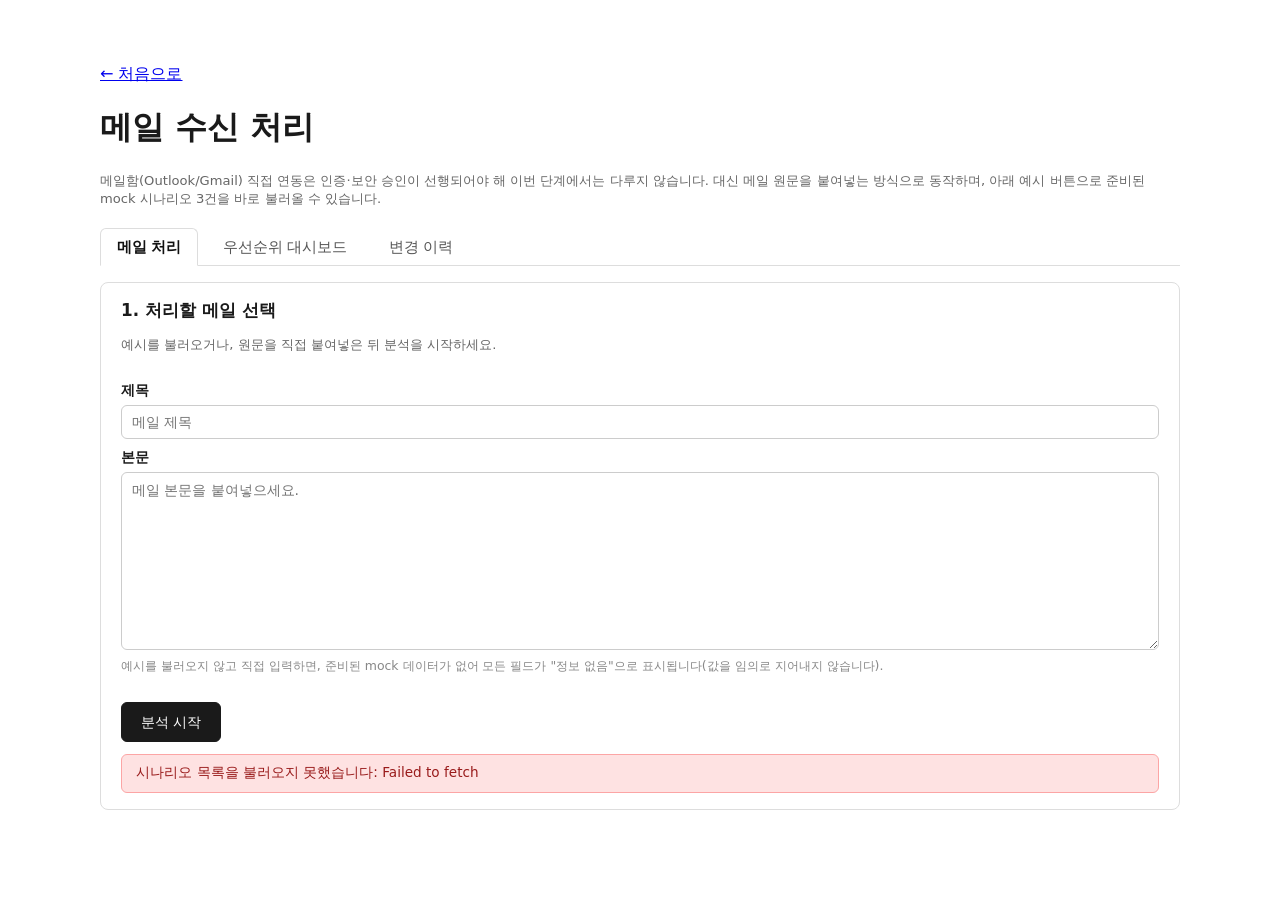
==== frontend/receive.html @ bd008f32 "서비스 초안" ====
<!DOCTYPE html>
<html lang="ko">
<head>
  <meta charset="UTF-8" />
  <meta name="viewport" content="width=device-width, initial-scale=1.0" />
  <title>메일 수신 처리</title>
  <link rel="stylesheet" href="./style.css" />
  <style>
    body {
      max-width: 1080px;
    }

    /* ---------- 탭 ---------- */
    .tabs {
      display: flex;
      gap: 0.5rem;
      margin: 1.25rem 0 1rem;
      border-bottom: 1px solid #ddd;
    }
    .tab-btn {
      border: 1px solid transparent;
      border-bottom: none;
      background: none;
      padding: 0.55rem 1rem;
      font-size: 0.92rem;
      cursor: pointer;
      color: #555;
      border-radius: 6px 6px 0 0;
    }
    .tab-btn.is-active {
      color: #111;
      font-weight: 600;
      border-color: #ddd;
      background: #fff;
      border-bottom: 1px solid #fff;
      margin-bottom: -1px;
    }
    .tab-panel {
      display: none;
    }
    .tab-panel.is-active {
      display: block;
    }

    /* ---------- 공통 패널 ---------- */
    .panel {
      border: 1px solid #ddd;
      border-radius: 8px;
      padding: 1rem 1.25rem;
      margin-bottom: 1.25rem;
      background: #fff;
    }
    .panel h2 {
      margin-top: 0;
      font-size: 1.05rem;
    }
    .hint {
      font-size: 0.82rem;
      color: #666;
      margin: 0.25rem 0 0.75rem;
    }

    /* ---------- 1. 메일 선택 ---------- */
    .example-buttons {
      display: flex;
      flex-wrap: wrap;
      gap: 0.5rem;
      margin-bottom: 1rem;
    }
    .example-btn {
      border: 1px solid #888;
      background: #f5f5f5;
      border-radius: 6px;
      padding: 0.5rem 0.8rem;
      font-size: 0.85rem;
      cursor: pointer;
      text-align: left;
    }
    .example-btn.is-loaded {
      border-color: #1a1a1a;
      background: #eef2ff;
    }
    .example-btn small {
      display: block;
      color: #666;
      font-weight: normal;
    }
    label {
      display: block;
      font-size: 0.85rem;
      font-weight: 600;
      margin: 0.6rem 0 0.3rem;
    }
    input[type="text"], textarea {
      width: 100%;
      padding: 0.5rem 0.6rem;
      border: 1px solid #ccc;
      border-radius: 6px;
      font-family: inherit;
      font-size: 0.88rem;
      box-sizing: border-box;
    }
    textarea {
      resize: vertical;
    }
    .source-note {
      font-size: 0.78rem;
      color: #888;
      margin-top: 0.3rem;
    }
    button.primary {
      margin-top: 0.9rem;
      padding: 0.6rem 1.2rem;
      border: 1px solid #1a1a1a;
      background: #1a1a1a;
      color: #fff;
      border-radius: 6px;
      font-size: 0.9rem;
      cursor: pointer;
    }
    button.primary:disabled {
      opacity: 0.5;
      cursor: not-allowed;
    }
    .error-box {
      background: #fee2e2;
      border: 1px solid #fca5a5;
      color: #991b1b;
      border-radius: 6px;
      padding: 0.6rem 0.9rem;
      font-size: 0.85rem;
      margin-top: 0.7rem;
    }

    /* ---------- 2. 검토 카드 ---------- */
    .case-card {
      border: 1px solid #ddd;
      border-radius: 8px;
      margin-bottom: 1.25rem;
      overflow: hidden;
    }
    .case-card__header {
      background: #f7f7f9;
      padding: 0.75rem 1rem;
      display: flex;
      flex-wrap: wrap;
      align-items: center;
      gap: 0.5rem;
      border-bottom: 1px solid #ddd;
    }
    .case-card__title {
      font-weight: 700;
      font-size: 0.98rem;
    }
    .badge {
      display: inline-block;
      font-size: 0.74rem;
      padding: 0.15rem 0.55rem;
      border-radius: 999px;
      font-weight: 600;
    }
    .badge-registered { background: #dcfce7; color: #166534; }
    .badge-missing { background: #fee2e2; color: #991b1b; }
    .badge-warning { background: #fef3c7; color: #92400e; }
    .case-card__body {
      padding: 1rem;
    }

    /* ---------- 필드 테이블 ---------- */
    table.field-table {
      width: 100%;
      border-collapse: collapse;
      font-size: 0.87rem;
      margin-bottom: 0.9rem;
    }
    table.field-table th, table.field-table td {
      border: 1px solid #e2e2e2;
      padding: 0.45rem 0.6rem;
      text-align: left;
      vertical-align: top;
    }
    table.field-table th {
      background: #fafafa;
      font-size: 0.8rem;
    }
    tr.field-changed td.value-cell {
      background: #fef9c3;
      font-weight: 700;
    }
    .field-missing {
      color: #999;
      font-style: italic;
    }
    .field-new {
      color: #1d4ed8;
    }
    .evidence {
      display: block;
      font-size: 0.74rem;
      color: #777;
      font-weight: normal;
      font-style: italic;
      margin-top: 0.2rem;
    }
    .evidence::before {
      content: "“";
    }
    .evidence::after {
      content: "”";
    }

    /* ---------- 캘린더 ---------- */
    .calendar-wrap {
      display: flex;
      flex-wrap: wrap;
      gap: 1rem;
      margin-bottom: 1rem;
    }
    .calendar-month {
      border: 1px solid #e2e2e2;
      border-radius: 6px;
      padding: 0.6rem;
      width: 230px;
    }
    .calendar-month__title {
      font-size: 0.85rem;
      font-weight: 700;
      text-align: center;
      margin-bottom: 0.4rem;
    }
    table.calendar-grid {
      width: 100%;
      border-collapse: collapse;
      font-size: 0.76rem;
    }
    table.calendar-grid th {
      color: #888;
      font-weight: normal;
      padding: 0.15rem;
    }
    table.calendar-grid td {
      text-align: center;
      padding: 0.3rem 0;
      border-radius: 4px;
    }
    td.day.is-today {
      border: 2px solid #444;
    }
    td.day.is-old {
      background: #fee2e2;
      color: #991b1b;
      text-decoration: line-through;
    }
    td.day.is-new {
      background: #dbeafe;
      color: #1d4ed8;
      font-weight: 700;
    }
    .calendar-legend {
      font-size: 0.74rem;
      color: #555;
      display: flex;
      gap: 0.7rem;
      margin-top: 0.3rem;
      flex-wrap: wrap;
    }
    .legend-dot {
      display: inline-block;
      width: 0.6rem;
      height: 0.6rem;
      border-radius: 2px;
      margin-right: 0.2rem;
      vertical-align: middle;
    }
    .legend-today { border: 2px solid #444; }
    .legend-old { background: #fee2e2; }
    .legend-new { background: #dbeafe; }

    /* ---------- 경고/우선순위 ---------- */
    .warning-list {
      list-style: none;
      padding: 0;
      margin: 0 0 0.9rem;
    }
    .warning-list li {
      background: #fef3c7;
      color: #92400e;
      border: 1px solid #fcd34d;
      border-radius: 6px;
      padding: 0.4rem 0.7rem;
      font-size: 0.83rem;
      margin-bottom: 0.4rem;
    }
    .priority-line {
      font-size: 0.8rem;
      color: #555;
      margin-bottom: 0.8rem;
    }

    /* ---------- 승인/반려 ---------- */
    .update-box {
      border-top: 1px dashed #ccc;
      padding-top: 0.8rem;
      display: flex;
      align-items: center;
      gap: 0.7rem;
      flex-wrap: wrap;
    }
    button.approve-btn, button.reject-btn {
      padding: 0.45rem 0.9rem;
      border-radius: 6px;
      cursor: pointer;
      font-size: 0.85rem;
      border: 1px solid;
    }
    button.approve-btn {
      background: #1a1a1a;
      color: #fff;
      border-color: #1a1a1a;
    }
    button.approve-btn:disabled {
      background: #eee;
      color: #999;
      border-color: #ccc;
      cursor: not-allowed;
    }
    button.reject-btn {
      background: #fff;
      color: #991b1b;
      border-color: #f2b8b8;
    }
    button.reject-btn:disabled {
      color: #ccc;
      border-color: #eee;
      cursor: not-allowed;
    }
    .update-result {
      font-size: 0.82rem;
      color: #991b1b;
      font-weight: 600;
    }
    .decision-box {
      border-radius: 6px;
      padding: 0.5rem 0.8rem;
      font-size: 0.83rem;
      font-weight: 600;
      margin-bottom: 0.6rem;
    }
    .decision-approved {
      background: #dcfce7;
      color: #166534;
    }
    .decision-rejected {
      background: #fee2e2;
      color: #991b1b;
    }
    span.badge.decision-approved { border-radius: 999px; }
    span.badge.decision-rejected { border-radius: 999px; }

    /* ---------- AI 추출 실패 ---------- */
    .ai-failure-banner {
      background: #fee2e2;
      border: 2px solid #dc2626;
      color: #7f1d1d;
      border-radius: 8px;
      padding: 1rem 1.2rem;
    }
    .ai-failure-banner strong {
      font-size: 1rem;
    }
    .ai-failure-detail {
      font-family: monospace;
      font-size: 0.78rem;
      background: #fff;
      border: 1px solid #f2b8b8;
      border-radius: 4px;
      padding: 0.5rem 0.7rem;
      white-space: pre-wrap;
      word-break: break-word;
    }

    /* ---------- 대시보드 ---------- */
    .dashboard-controls {
      display: flex;
      align-items: center;
      gap: 0.6rem;
      margin-bottom: 1rem;
      font-size: 0.85rem;
    }
    table.dashboard-table {
      width: 100%;
      border-collapse: collapse;
      font-size: 0.85rem;
    }
    table.dashboard-table th, table.dashboard-table td {
      border: 1px solid #e2e2e2;
      padding: 0.5rem 0.6rem;
      text-align: left;
    }
    table.dashboard-table th {
      background: #fafafa;
    }
    .rank-cell {
      font-weight: 700;
      color: #444;
      width: 2rem;
    }
  </style>
</head>
<body>
  <a href="./index.html">&larr; 처음으로</a>
  <h1>메일 수신 처리</h1>
  <p class="hint">
    메일함(Outlook/Gmail) 직접 연동은 인증·보안 승인이 선행되어야 해 이번
    단계에서는 다루지 않습니다. 대신 메일 원문을 붙여넣는 방식으로
    동작하며, 아래 예시 버튼으로 준비된 mock 시나리오 3건을 바로 불러올
    수 있습니다.
  </p>

  <div class="tabs">
    <button class="tab-btn is-active" data-tab="process">메일 처리</button>
    <button class="tab-btn" data-tab="dashboard">우선순위 대시보드</button>
    <button class="tab-btn" data-tab="history">변경 이력</button>
  </div>

  <!-- ================= 탭 1: 메일 처리 ================= -->
  <section id="tab-process" class="tab-panel is-active">
    <div class="panel">
      <h2>1. 처리할 메일 선택</h2>
      <p class="hint">예시를 불러오거나, 원문을 직접 붙여넣은 뒤 분석을 시작하세요.</p>
      <div id="example-buttons" class="example-buttons">불러오는 중...</div>

      <label for="mail-subject">제목</label>
      <input id="mail-subject" type="text" placeholder="메일 제목" />

      <label for="mail-body">본문</label>
      <textarea id="mail-body" rows="10" placeholder="메일 본문을 붙여넣으세요."></textarea>
      <p class="source-note" id="source-note">예시를 불러오지 않고 직접 입력하면, 준비된 mock 데이터가 없어 모든 필드가 "정보 없음"으로 표시됩니다(값을 임의로 지어내지 않습니다).</p>

      <button id="btn-process" class="primary">분석 시작</button>
      <div id="process-error" class="error-box" style="display:none;"></div>
    </div>

    <div id="review-section" style="display:none;">
      <div class="panel">
        <h2>2. 검토 결과</h2>
        <p class="hint" id="review-summary"></p>
        <div id="case-list"></div>
      </div>
    </div>
  </section>

  <!-- ================= 탭 2: 우선순위 대시보드 ================= -->
  <section id="tab-dashboard" class="tab-panel">
    <div class="panel">
      <h2>오늘의 처리 대기 건 (우선순위 순)</h2>
      <p class="hint">준비된 mock 시나리오 3건에서 나온 전체 변경 건을 한 번에 모아 정렬합니다.</p>
      <div class="dashboard-controls">
        <label for="sort-select" style="margin:0;">정렬 기준</label>
        <select id="sort-select">
          <option value="priority">우선순위 점수</option>
          <option value="schedule_days">일정 변경폭(일수)</option>
          <option value="cargo_percent">화물량 변경률</option>
          <option value="urgency">입항 임박순</option>
        </select>
      </div>
      <div id="dashboard-body">불러오는 중...</div>
    </div>
  </section>

  <!-- ================= 탭 3: 변경 이력 ================= -->
  <section id="tab-history" class="tab-panel">
    <div class="panel">
      <h2>변경 이력 (감사 추적)</h2>
      <p class="hint">승인/반려된 건이 append-only로 기록됩니다. 반려 건은 DB에 반영되지 않고 이력에만 남습니다.</p>
      <div id="history-body">불러오는 중...</div>
    </div>
  </section>

  <script>
    const $ = (sel) => document.querySelector(sel);
    const $$ = (sel) => Array.from(document.querySelectorAll(sel));
    const API_BASE = "http://localhost:8766";

    let scenarios = [];
    let loadedScenarioId = null;
    let loadedOriginalText = null;
    let currentMailReference = null;

    async function apiGet(path) {
      const res = await fetch(API_BASE + path);
      const data = await res.json().catch(() => ({}));
      if (!res.ok) throw new Error(data.detail || `요청 실패 (${res.status})`);
      return data;
    }
    async function apiPost(path, body) {
      const res = await fetch(API_BASE + path, {
        method: "POST",
        headers: { "Content-Type": "application/json" },
        body: JSON.stringify(body),
      });
      const data = await res.json().catch(() => ({}));
      if (!res.ok) throw new Error(data.detail || `요청 실패 (${res.status})`);
      return data;
    }

    // ---------- 탭 ----------
    $$(".tab-btn").forEach((btn) => {
      btn.addEventListener("click", () => {
        $$(".tab-btn").forEach((b) => b.classList.toggle("is-active", b === btn));
        const target = btn.dataset.tab;
        $$(".tab-panel").forEach((p) => p.classList.remove("is-active"));
        $(`#tab-${target}`).classList.add("is-active");
        if (target === "dashboard") loadDashboard();
        if (target === "history") loadHistory();
      });
    });

    // ---------- 1. 메일 선택 ----------
    function currentComposedText() {
      return `${$("#mail-subject").value}\n${$("#mail-body").value}`;
    }

    function checkStillLoadedExample() {
      if (loadedScenarioId && currentComposedText() !== loadedOriginalText) {
        loadedScenarioId = null;
        renderExampleButtons();
      }
    }

    function renderExampleButtons() {
      const wrap = $("#example-buttons");
      wrap.innerHTML = "";
      scenarios.forEach((s) => {
        const btn = document.createElement("button");
        btn.type = "button";
        btn.className = "example-btn" + (s.id === loadedScenarioId ? " is-loaded" : "");
        btn.innerHTML = `예시 불러오기: ${s.title}<small>${s.summary || ""}</small>`;
        btn.addEventListener("click", () => loadExample(s.id));
        wrap.appendChild(btn);
      });
    }

    async function loadExample(scenarioId) {
      try {
        const scenario = await apiGet(`/scenarios/${scenarioId}`);
        $("#mail-subject").value = scenario.mail.subject;
        $("#mail-body").value = scenario.mail.body;
        loadedScenarioId = scenarioId;
        loadedOriginalText = currentComposedText();
        renderExampleButtons();
      } catch (err) {
        showProcessError(err.message);
      }
    }

    function showProcessError(msg) {
      const el = $("#process-error");
      if (!msg) {
        el.style.display = "none";
        el.textContent = "";
        return;
      }
      el.style.display = "block";
      el.textContent = msg;
    }

    $("#mail-subject").addEventListener("input", checkStillLoadedExample);
    $("#mail-body").addEventListener("input", checkStillLoadedExample);

    async function loadScenarios() {
      try {
        const data = await apiGet("/scenarios");
        scenarios = data.scenarios;
        renderExampleButtons();
      } catch (err) {
        $("#example-buttons").innerHTML = "";
        showProcessError("시나리오 목록을 불러오지 못했습니다: " + err.message);
      }
    }

    // ---------- 2. 검토 결과 ----------
    function statusRowClass(status) {
      return status === "changed" ? "field-changed" : "";
    }

    function renderValueCell(row, isOld) {
      if (isOld) {
        if (row.old_value === null || row.old_value === undefined || row.old_value === "") {
          return `<span class="field-missing">정보 없음</span>`;
        }
        return row.old_value;
      }
      // 변경 값(메일에서 추출된 값) 컬럼
      if (row.status === "missing") {
        return `<span class="field-missing">추출 실패</span>`;
      }
      let html = row.new_value;
      if (row.status === "no_baseline") {
        html = `<span class="field-new">${row.new_value}</span>`;
      }
      if (row.evidence) {
        html += `<span class="evidence">${row.evidence}</span>`;
      }
      return html;
    }

    function renderFieldTable(fields) {
      const rows = fields
        .map((row) => {
          const rowClass = statusRowClass(row.status);
          return `
            <tr class="${rowClass}">
              <td>${row.label}</td>
              <td>${renderValueCell(row, true)}</td>
              <td class="value-cell">${renderValueCell(row, false)}</td>
            </tr>
          `;
        })
        .join("");
      return `
        <table class="field-table">
          <thead><tr><th>필드</th><th>기존 값</th><th>변경 값(근거)</th></tr></thead>
          <tbody>${rows}</tbody>
        </table>
      `;
    }

    function renderCalendar(calendarData) {
      if (!calendarData || !calendarData.length) return "";
      const months = calendarData
        .map((m) => {
          const rows = m.weeks
            .map((week) => {
              const cells = week
                .map((cell) => {
                  if (!cell) return `<td></td>`;
                  const classes = ["day"];
                  if (cell.is_today) classes.push("is-today");
                  if (cell.is_old) classes.push("is-old");
                  if (cell.is_new) classes.push("is-new");
                  return `<td class="${classes.join(" ")}">${cell.day}</td>`;
                })
                .join("");
              return `<tr>${cells}</tr>`;
            })
            .join("");
          return `
            <div class="calendar-month">
              <div class="calendar-month__title">${m.year}년 ${m.month}월</div>
              <table class="calendar-grid">
                <thead><tr><th>일</th><th>월</th><th>화</th><th>수</th><th>목</th><th>금</th><th>토</th></tr></thead>
                <tbody>${rows}</tbody>
              </table>
            </div>
          `;
        })
        .join("");
      return `
        <div class="calendar-wrap">${months}</div>
        <div class="calendar-legend">
          <span><span class="legend-dot legend-today"></span>오늘</span>
          <span><span class="legend-dot legend-old"></span>기존 일정</span>
          <span><span class="legend-dot legend-new"></span>변경 일정</span>
        </div>
      `;
    }

    function renderWarnings(warnings) {
      if (!warnings || !warnings.length) return "";
      const items = warnings.map((w) => `<li>⚠ ${w.message}</li>`).join("");
      return `<ul class="warning-list">${items}</ul>`;
    }

    function renderPriority(card) {
      const reasons = Object.entries(card.priority.breakdown || {})
        .map(([k, v]) => `${k} +${v}`)
        .join(", ");
      return `<div class="priority-line">우선순위 점수: <strong>${card.priority.total}</strong>${reasons ? ` (${reasons})` : ""}</div>`;
    }

    function renderDecisionBox(decision) {
      if (!decision) return "";
      const label = decision.action === "approved" ? "이미 승인됨" : "이미 반려됨";
      const cls = decision.action === "approved" ? "decision-approved" : "decision-rejected";
      return `
        <div class="decision-box ${cls}">
          ${label} — ${decision.changed_by} · ${decision.changed_at}
        </div>
      `;
    }

    function renderCard(card) {
      const container = document.createElement("div");
      container.className = "case-card";

      const dbBadge = card.db_missing
        ? `<span class="badge badge-missing">DB 미등록</span>`
        : `<span class="badge badge-registered">DB 등록</span>`;
      const warningBadges = (card.warnings || [])
        .map(() => `<span class="badge badge-warning">이상값</span>`)
        .slice(0, 1) // 카드 헤더에는 한 번만 표시(상세는 본문 경고 목록에)
        .join("");

      const title = `${card.ship.ship_name || "(선명 미상)"}${card.ship.call_sign ? ` (${card.ship.call_sign})` : ""}`;
      const alreadyDecided = !!card.decision;

      container.innerHTML = `
        <div class="case-card__header">
          <span class="case-card__title">${title}</span>
          ${dbBadge}
          ${warningBadges}
        </div>
        <div class="case-card__body">
          ${renderCalendar(card.calendar)}
          ${renderWarnings(card.warnings)}
          ${renderFieldTable(card.fields)}
          ${renderPriority(card)}
          ${renderDecisionBox(card.decision)}
          <div class="decision-box-slot"></div>
          <div class="update-box" ${alreadyDecided ? 'style="display:none;"' : ""}>
            <span>이 건을 승인(DB 반영)하시겠습니까, 반려하시겠습니까?</span>
            <button class="approve-btn" ${card.update_enabled ? "" : "disabled"}>승인</button>
            <button class="reject-btn">반려</button>
            <span class="update-result"></span>
          </div>
        </div>
      `;

      const approveBtn = container.querySelector(".approve-btn");
      const rejectBtn = container.querySelector(".reject-btn");
      const updateResult = container.querySelector(".update-result");
      const updateBox = container.querySelector(".update-box");
      const decisionSlot = container.querySelector(".decision-box-slot");

      if (!card.update_enabled) {
        updateResult.textContent = "DB에 등록되지 않은 선박입니다. 등록 후 승인할 수 있습니다.";
      }

      function lockDecision(decision) {
        updateBox.style.display = "none";
        decisionSlot.innerHTML = renderDecisionBox(decision);
      }

      async function decide(action) {
        approveBtn.disabled = true;
        rejectBtn.disabled = true;
        try {
          const path = action === "approved" ? "/api/receiver/approve" : "/api/receiver/reject";
          const result = await apiPost(path, {
            case_id: card.case_id,
            ship_call_sign: card.ship.call_sign,
            fields: card.fields,
            mail_reference: currentMailReference,
            user: "local-user",
          });
          console.log(
            `[receive.html] ${action === "approved" ? "승인" : "반려"} 처리됨.` +
              (action === "approved" ? " SQLite ships 테이블에 반영되었습니다." : " 이력에만 기록되고 DB에는 반영되지 않았습니다."),
            result
          );
          lockDecision(result.history);
        } catch (err) {
          updateResult.textContent = "요청 실패: " + err.message;
          approveBtn.disabled = !card.update_enabled;
          rejectBtn.disabled = false;
        }
      }

      approveBtn.addEventListener("click", () => decide("approved"));
      rejectBtn.addEventListener("click", () => decide("rejected"));

      return container;
    }

    function modeLabel(mode) {
      if (mode === "mock") return "표준 mock (로컬 테스트 경로)";
      if (mode === "openai") return "실제 AI 연동";
      return mode;
    }

    async function runProcess() {
      showProcessError("");
      $("#review-section").style.display = "none";
      const btn = $("#btn-process");
      btn.disabled = true;
      const originalLabel = btn.textContent;
      btn.textContent = "분석 중...";

      try {
        const subject = $("#mail-subject").value;
        const body = $("#mail-body").value;
        currentMailReference = loadedScenarioId || `${subject}\n${body}`.slice(0, 200);

        // 1단계: 추출 (POST /api/receiver/extract)
        const extractResult = await apiPost("/api/receiver/extract", {
          source: "paste",
          scenario_id: loadedScenarioId,
          subject,
          body,
        });

        if (extractResult.mode === "error") {
          renderAiFailure(extractResult.error);
          return;
        }

        // 2단계: 대조 (POST /api/receiver/compare), 1단계 결과를 그대로 넘긴다
        const compareResult = await apiPost("/api/receiver/compare", {
          cases: extractResult.cases,
        });

        $("#review-section").style.display = "block";
        $("#review-summary").innerHTML = `${compareResult.cases.length}건이 감지되었습니다. (추출 방식: ${modeLabel(extractResult.mode)})`;

        const list = $("#case-list");
        list.innerHTML = "";
        compareResult.cases.forEach((card) => list.appendChild(renderCard(card)));
      } catch (err) {
        showProcessError(err.message);
      } finally {
        btn.disabled = false;
        btn.textContent = originalLabel;
      }
    }

    function renderAiFailure(errorMessage) {
      $("#review-section").style.display = "block";
      $("#review-summary").innerHTML = "";
      const list = $("#case-list");
      list.innerHTML = `
        <div class="ai-failure-banner">
          <strong>⚠ AI 추출 실패 - 수동 확인 필요</strong>
          <p>자동 추출을 신뢰할 수 없는 상태입니다. mock 결과로 자동 대체하지 않았습니다. 담당자가 메일을 직접 확인해주세요.</p>
          <p class="ai-failure-detail">${errorMessage || "(오류 상세 없음)"}</p>
        </div>
      `;
    }

    $("#btn-process").addEventListener("click", runProcess);

    // ---------- 우선순위 대시보드 ----------
    function renderDashboard(cases) {
      const body = $("#dashboard-body");
      if (!cases.length) {
        body.innerHTML = "<p class='hint'>표시할 건이 없습니다.</p>";
        return;
      }
      const rows = cases
        .map((c, idx) => {
          const warn = (c.warnings || []).map((w) => `⚠ ${w.type}`).join(", ");
          const dbLabel = c.db_missing ? "DB 미등록" : "DB 등록";
          const scheduleDays = c.summary.schedule_change_days !== null && c.summary.schedule_change_days !== undefined
            ? `${c.summary.schedule_change_days.toFixed(1)}일`
            : "-";
          const cargoPct = c.summary.cargo_change_percent !== null && c.summary.cargo_change_percent !== undefined
            ? `${c.summary.cargo_change_percent.toFixed(1)}%`
            : "-";
          return `
            <tr>
              <td class="rank-cell">${idx + 1}</td>
              <td>${c.ship.ship_name || "-"} (${c.ship.call_sign || "-"})</td>
              <td>${c.scenario_title || ""}</td>
              <td>${dbLabel}</td>
              <td>${scheduleDays}</td>
              <td>${cargoPct}</td>
              <td>${warn || "-"}</td>
              <td><strong>${c.priority.total}</strong></td>
            </tr>
          `;
        })
        .join("");
      body.innerHTML = `
        <table class="dashboard-table">
          <thead>
            <tr>
              <th>#</th><th>선박</th><th>메일</th><th>DB 상태</th>
              <th>일정 변경폭</th><th>화물량 변경률</th><th>경고</th><th>우선순위</th>
            </tr>
          </thead>
          <tbody>${rows}</tbody>
        </table>
      `;
    }

    async function loadDashboard() {
      const sort = $("#sort-select").value;
      $("#dashboard-body").innerHTML = "불러오는 중...";
      try {
        const data = await apiGet(`/api/receiver/dashboard?sort=${encodeURIComponent(sort)}`);
        renderDashboard(data.cases);
      } catch (err) {
        $("#dashboard-body").innerHTML = `<div class="error-box">불러오지 못했습니다: ${err.message}</div>`;
      }
    }

    $("#sort-select").addEventListener("change", loadDashboard);

    // ---------- 변경 이력 ----------
    function renderHistory(entries) {
      const body = $("#history-body");
      if (!entries.length) {
        body.innerHTML = "<p class='hint'>아직 기록된 이력이 없습니다.</p>";
        return;
      }
      const rows = entries
        .map((h) => {
          const actionLabel = h.action === "approved" ? "승인 (DB 반영)" : "반려 (DB 미반영)";
          const actionClass = h.action === "approved" ? "decision-approved" : "decision-rejected";
          let changesText = "-";
          try {
            const changes = JSON.parse(h.changes_json);
            const parts = Object.entries(changes).map(([k, v]) => `${k}=${v}`);
            if (parts.length) changesText = parts.join(", ");
          } catch (e) {
            /* ignore parse error, show raw */
            changesText = h.changes_json;
          }
          return `
            <tr>
              <td>${h.id}</td>
              <td>${h.changed_at}</td>
              <td>${h.changed_by}</td>
              <td>${h.ship_call_sign || "-"}</td>
              <td><span class="badge ${actionClass}">${actionLabel}</span></td>
              <td>${changesText}</td>
              <td>${h.mail_reference || "-"}</td>
            </tr>
          `;
        })
        .join("");
      body.innerHTML = `
        <table class="dashboard-table">
          <thead>
            <tr><th>#</th><th>시각(UTC)</th><th>처리자</th><th>선박</th><th>처리</th><th>변경 내용</th><th>메일 근거</th></tr>
          </thead>
          <tbody>${rows}</tbody>
        </table>
      `;
    }

    async function loadHistory() {
      $("#history-body").innerHTML = "불러오는 중...";
      try {
        const data = await apiGet("/api/receiver/history");
        renderHistory(data.history);
      } catch (err) {
        $("#history-body").innerHTML = `<div class="error-box">불러오지 못했습니다: ${err.message}</div>`;
      }
    }

    // ---------- 초기화 ----------
    loadScenarios();
  </script>
</body>
</html>
---- frontend/style.css ----
body {
  font-family: system-ui, -apple-system, "Segoe UI", sans-serif;
  max-width: 640px;
  margin: 4rem auto;
  padding: 0 1.5rem;
  color: #1a1a1a;
}

.landing {
  text-align: center;
}

.landing__actions {
  display: flex;
  gap: 1rem;
  justify-content: center;
  margin-top: 2rem;
}

.landing__button {
  padding: 0.75rem 1.5rem;
  border: 1px solid #1a1a1a;
  border-radius: 6px;
  text-decoration: none;
  color: inherit;
}
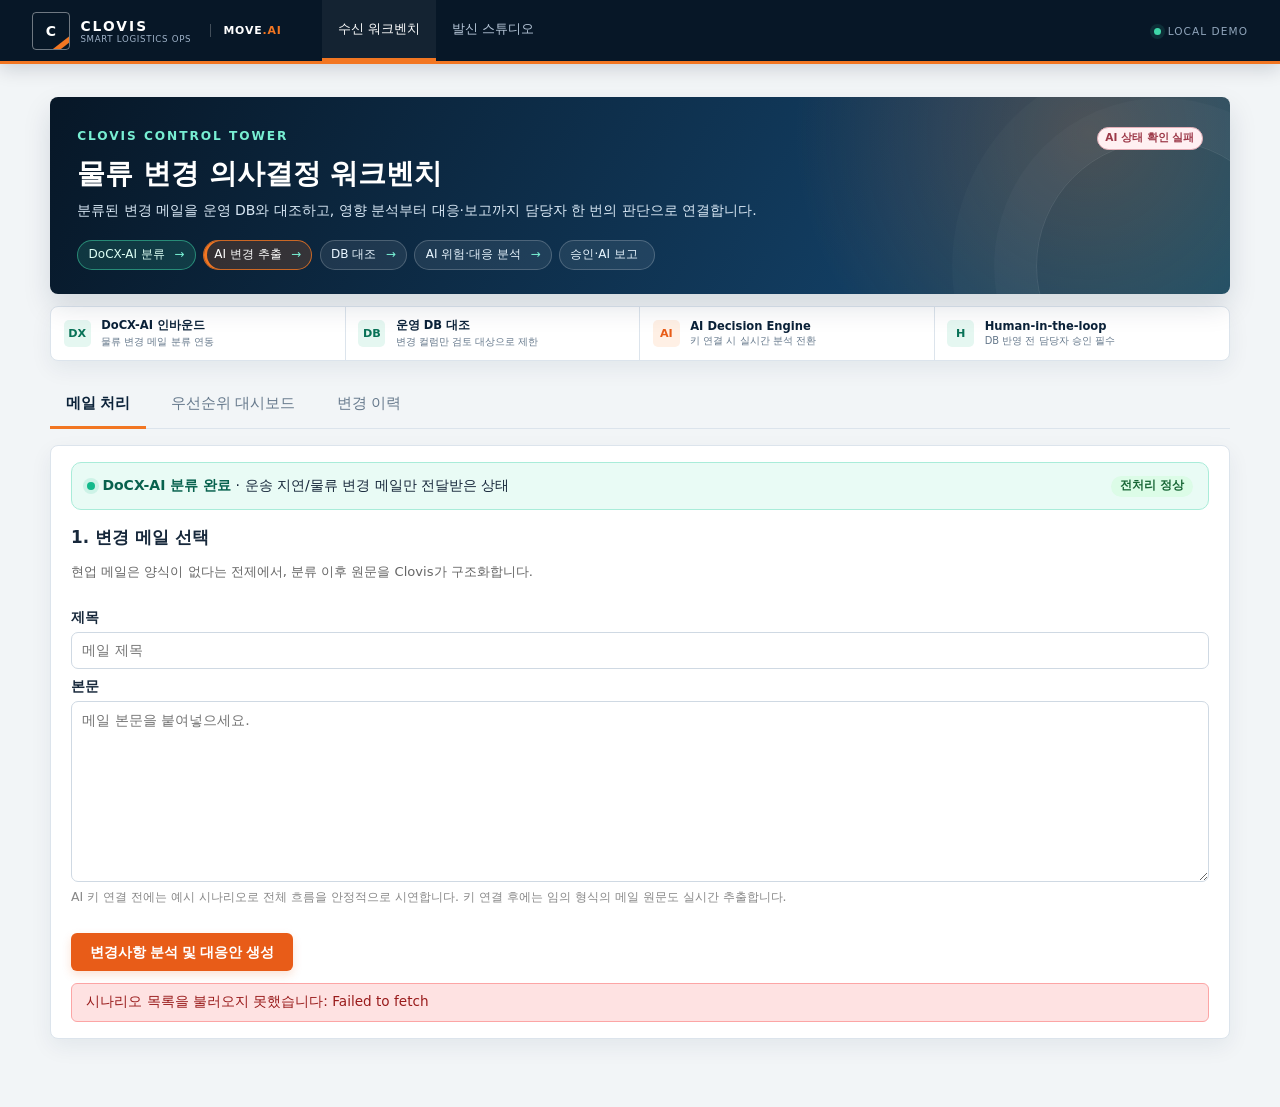
==== commit 29338b0e: "Add files via upload" ====
--- a/frontend/receive.html
+++ b/frontend/receive.html
@@ -4,7 +4,8 @@
   <meta charset="UTF-8" />
   <meta name="viewport" content="width=device-width, initial-scale=1.0" />
   <title>메일 수신 처리</title>
-  <link rel="stylesheet" href="./style.css" />
+  <link rel="stylesheet" href="./style.css?v=studio-2" />
+  <link rel="stylesheet" href="./clovis-theme.css?v=glovis-3" />
   <style>
     body {
       max-width: 1080px;
@@ -405,17 +406,206 @@
       color: #444;
       width: 2rem;
     }
+
+    /* ---------- Clovis 의사결정 워크벤치 ---------- */
+    body {
+      background: #f4f7fb;
+      color: #172033;
+    }
+    .workspace-hero {
+      color: #fff;
+      background:
+        radial-gradient(circle at 85% 20%, rgba(50, 214, 178, 0.22), transparent 28%),
+        linear-gradient(130deg, #071b38 0%, #0d345b 58%, #0b4d65 100%);
+      border-radius: 18px;
+      padding: 1.55rem 1.7rem;
+      margin-top: 0.8rem;
+      box-shadow: 0 16px 38px rgba(7, 27, 56, 0.18);
+    }
+    .workspace-hero h1 { margin: 0.35rem 0 0.45rem; color: #fff; }
+    .workspace-hero__top { display: flex; align-items: center; justify-content: space-between; gap: 1rem; }
+    .workspace-nav { display: flex; gap: .35rem; }
+    .workspace-nav a { color: #dbe9f5; text-decoration: none; border: 1px solid rgba(255,255,255,.18); border-radius: 7px; padding: .42rem .65rem; font-size: .72rem; }
+    .workspace-nav a.is-active, .workspace-nav a:hover { color: #08352f; background: #78efd3; border-color: #78efd3; }
+    .eyebrow {
+      color: #78efd3;
+      font-size: 0.76rem;
+      font-weight: 800;
+      letter-spacing: 0.16em;
+    }
+    .hero-copy { color: #d9e8f5; margin: 0; max-width: 760px; line-height: 1.55; }
+    .pipeline {
+      display: flex;
+      flex-wrap: wrap;
+      gap: 0.45rem;
+      margin-top: 1.1rem;
+    }
+    .pipeline span {
+      border: 1px solid rgba(255,255,255,0.2);
+      background: rgba(255,255,255,0.08);
+      color: #e9f6ff;
+      border-radius: 999px;
+      padding: 0.34rem 0.65rem;
+      font-size: 0.75rem;
+    }
+    .pipeline span::after { content: "  →"; margin-left: 0.35rem; color: #78efd3; }
+    .pipeline span:last-child::after { content: ""; }
+    .docx-banner {
+      display: flex;
+      align-items: center;
+      justify-content: space-between;
+      gap: 1rem;
+      padding: 0.8rem 0.95rem;
+      background: #e9fbf5;
+      border: 1px solid #a9ecd9;
+      border-radius: 10px;
+      margin-bottom: 1rem;
+    }
+    .docx-banner strong { color: #08624e; }
+    .live-dot {
+      display: inline-block;
+      width: 8px;
+      height: 8px;
+      background: #13b98b;
+      border-radius: 50%;
+      box-shadow: 0 0 0 4px rgba(19,185,139,0.13);
+      margin-right: 0.45rem;
+    }
+    .panel, .case-card { border-color: #dfe7f0; box-shadow: 0 8px 22px rgba(27, 53, 86, 0.06); }
+    .case-card { border-radius: 14px; }
+    .case-card__header { background: linear-gradient(90deg, #f6f9fc, #edf7f6); padding: 0.9rem 1.05rem; }
+    .case-card__title { margin-right: auto; }
+    .risk-badge { color: #fff; }
+    .risk-badge.low { background: #238b68; }
+    .risk-badge.medium { background: #d89712; }
+    .risk-badge.high { background: #e05b26; }
+    .risk-badge.critical { background: #c72f46; }
+    .decision-support {
+      border: 1px solid #dbe6ef;
+      border-radius: 12px;
+      overflow: hidden;
+      margin: 1rem 0;
+      background: #fbfdff;
+    }
+    .decision-grid {
+      display: grid;
+      grid-template-columns: 0.85fr 1.15fr;
+      gap: 0;
+    }
+    .risk-panel, .action-panel { padding: 1rem; }
+    .risk-panel { border-right: 1px solid #dbe6ef; }
+    .section-kicker {
+      font-size: 0.72rem;
+      font-weight: 800;
+      color: #53708c;
+      letter-spacing: 0.08em;
+      text-transform: uppercase;
+      margin-bottom: 0.6rem;
+    }
+    .risk-head { display: flex; align-items: center; gap: 0.85rem; margin-bottom: 0.85rem; }
+    .risk-score {
+      width: 68px;
+      height: 68px;
+      border-radius: 50%;
+      display: grid;
+      place-items: center;
+      color: white;
+      background: #d89712;
+      font-weight: 800;
+      font-size: 1.25rem;
+      box-shadow: inset 0 0 0 7px rgba(255,255,255,0.22);
+      flex: 0 0 auto;
+    }
+    .risk-score.low { background: #238b68; }
+    .risk-score.high { background: #e05b26; }
+    .risk-score.critical { background: #c72f46; }
+    .risk-title strong { display: block; font-size: 1.02rem; }
+    .risk-title span { font-size: 0.75rem; color: #6a7d90; }
+    .risk-reasons { margin: 0; padding-left: 1.1rem; color: #526579; font-size: 0.78rem; }
+    .impact-list { display: grid; gap: 0.45rem; margin-top: 0.9rem; }
+    .impact-item { background: #fff; border: 1px solid #e4ebf2; border-radius: 8px; padding: 0.6rem 0.7rem; }
+    .impact-item strong { color: #173c62; font-size: 0.79rem; }
+    .impact-item span { display: block; color: #5a6d80; font-size: 0.76rem; margin-top: 0.15rem; line-height: 1.4; }
+    .action-list { display: grid; gap: 0.55rem; }
+    .action-option {
+      position: relative;
+      display: grid;
+      grid-template-columns: auto 1fr;
+      gap: 0.65rem;
+      align-items: start;
+      margin: 0;
+      padding: 0.72rem;
+      border: 1px solid #dbe4ed;
+      border-radius: 9px;
+      background: #fff;
+      cursor: pointer;
+    }
+    .action-option:has(input:checked) { border-color: #138a73; background: #effbf7; box-shadow: 0 0 0 2px rgba(19,138,115,0.1); }
+    .action-option input { margin-top: 0.25rem; accent-color: #138a73; }
+    .action-name { display: flex; align-items: center; gap: 0.4rem; font-size: 0.83rem; font-weight: 800; }
+    .recommend-chip { color: #08725b; background: #d5f5eb; border-radius: 999px; padding: 0.12rem 0.42rem; font-size: 0.67rem; }
+    .action-desc { display: block; color: #607386; font-size: 0.75rem; margin-top: 0.2rem; line-height: 1.38; }
+    .action-meta { display: block; color: #8393a3; font-size: 0.69rem; margin-top: 0.3rem; }
+    .package-button {
+      width: 100%;
+      border: none;
+      border-radius: 9px;
+      color: #fff;
+      background: linear-gradient(90deg, #0a385f, #0b786d);
+      padding: 0.72rem 1rem;
+      margin-top: 0.75rem;
+      font-weight: 800;
+      cursor: pointer;
+    }
+    .package-button:disabled { opacity: 0.55; cursor: wait; }
+    .package-output { border-top: 1px solid #dbe6ef; padding: 1rem; background: #f2f7fb; }
+    .package-grid { display: grid; grid-template-columns: 1fr 1fr; gap: 0.8rem; }
+    .message-draft { background: white; border: 1px solid #dbe4ed; border-radius: 10px; overflow: hidden; }
+    .message-draft__head { padding: 0.65rem 0.8rem; background: #eaf1f7; font-size: 0.78rem; font-weight: 800; }
+    .message-draft__subject { padding: 0.65rem 0.8rem; font-size: 0.77rem; font-weight: 700; border-bottom: 1px solid #edf1f5; }
+    .message-draft pre { white-space: pre-wrap; word-break: break-word; margin: 0; padding: 0.8rem; font-family: inherit; font-size: 0.75rem; line-height: 1.52; max-height: 320px; overflow: auto; }
+    .copy-btn { float: right; border: 1px solid #b6c5d3; background: #fff; border-radius: 6px; padding: 0.2rem 0.45rem; cursor: pointer; font-size: 0.68rem; }
+    .section-label { margin: 1.05rem 0 0.5rem; font-size: 0.78rem; color: #536b82; font-weight: 800; }
+    .case-memory { border-top: 1px solid #dbe6ef; padding: 0.85rem 1rem; background: #fffdf4; }
+    .case-memory__title { display: flex; justify-content: space-between; gap: 0.8rem; font-weight: 800; font-size: 0.8rem; color: #5e4b16; }
+    .case-memory__grid { display: grid; grid-template-columns: repeat(3, 1fr); gap: 0.55rem; margin-top: 0.55rem; }
+    .case-memory__item { border: 1px solid #eadfae; background: #fff; padding: 0.55rem; border-radius: 7px; font-size: 0.72rem; color: #5e6875; line-height: 1.42; }
+    .case-memory__item strong { display: block; color: #7c651d; margin-bottom: 0.12rem; }
+    .handoff-bar { display: flex; align-items: center; justify-content: space-between; gap: 0.8rem; padding: 0.8rem; margin-top: 0.8rem; border-radius: 9px; background: #0d2948; color: #fff; }
+    .handoff-bar span { font-size: 0.76rem; color: #d5e2ee; }
+    .handoff-btn { border: none; border-radius: 7px; padding: 0.55rem 0.8rem; background: #43d5b1; color: #062b26; font-weight: 800; cursor: pointer; white-space: nowrap; }
+    @media (max-width: 760px) {
+      .decision-grid, .package-grid, .case-memory__grid { grid-template-columns: 1fr; }
+      .risk-panel { border-right: none; border-bottom: 1px solid #dbe6ef; }
+      .workspace-hero { padding: 1.2rem; }
+    }
   </style>
 </head>
-<body>
-  <a href="./index.html">&larr; 처음으로</a>
-  <h1>메일 수신 처리</h1>
-  <p class="hint">
-    메일함(Outlook/Gmail) 직접 연동은 인증·보안 승인이 선행되어야 해 이번
-    단계에서는 다루지 않습니다. 대신 메일 원문을 붙여넣는 방식으로
-    동작하며, 아래 예시 버튼으로 준비된 mock 시나리오 3건을 바로 불러올
-    수 있습니다.
-  </p>
+<body class="receiver-page">
+  <header class="clovis-header">
+    <a class="clovis-brand" href="./index.html" aria-label="Clovis 홈"><span class="clovis-brand__mark">C</span><span><strong>CLOVIS</strong><small>SMART LOGISTICS OPS</small></span><span class="clovis-brand__suite">MOVE<em>.AI</em></span></a>
+    <nav class="clovis-nav" aria-label="주요 기능"><a class="is-active" href="./receive.html">수신 워크벤치</a><a href="./send.html">발신 스튜디오</a></nav>
+    <span class="clovis-system"><i></i>LOCAL DEMO</span>
+  </header>
+  <main class="receiver-shell">
+  <header class="workspace-hero clovis-hero">
+    <div class="workspace-hero__top">
+      <div class="eyebrow">CLOVIS CONTROL TOWER</div>
+      <span class="ai-mode-chip fallback" id="hero-ai-mode">AI 키 연결 전 · 데모 폴백</span>
+    </div>
+    <h1>물류 변경 의사결정 워크벤치</h1>
+    <p class="hero-copy">분류된 변경 메일을 운영 DB와 대조하고, 영향 분석부터 대응·보고까지 담당자 한 번의 판단으로 연결합니다.</p>
+    <div class="pipeline" id="analysis-pipeline">
+      <span data-stage="0" class="is-done">DoCX-AI 분류</span><span data-stage="1" class="is-active">AI 변경 추출</span><span data-stage="2">DB 대조</span><span data-stage="3">AI 위험·대응 분석</span><span data-stage="4">승인·AI 보고</span>
+    </div>
+  </header>
+
+  <div class="clovis-opsbar" aria-label="운영 연동 상태">
+    <div class="clovis-opsbar__item is-ready"><span class="clovis-opsbar__icon">DX</span><span class="clovis-opsbar__copy"><strong>DoCX-AI 인바운드</strong><span>물류 변경 메일 분류 연동</span></span></div>
+    <div class="clovis-opsbar__item is-ready"><span class="clovis-opsbar__icon">DB</span><span class="clovis-opsbar__copy"><strong>운영 DB 대조</strong><span>변경 컬럼만 검토 대상으로 제한</span></span></div>
+    <div class="clovis-opsbar__item" id="ops-ai-state"><span class="clovis-opsbar__icon">AI</span><span class="clovis-opsbar__copy"><strong>AI Decision Engine</strong><span>키 연결 시 실시간 분석 전환</span></span></div>
+    <div class="clovis-opsbar__item is-ready"><span class="clovis-opsbar__icon">H</span><span class="clovis-opsbar__copy"><strong>Human-in-the-loop</strong><span>DB 반영 전 담당자 승인 필수</span></span></div>
+  </div>
 
   <div class="tabs">
     <button class="tab-btn is-active" data-tab="process">메일 처리</button>
@@ -426,8 +616,12 @@
   <!-- ================= 탭 1: 메일 처리 ================= -->
   <section id="tab-process" class="tab-panel is-active">
     <div class="panel">
-      <h2>1. 처리할 메일 선택</h2>
-      <p class="hint">예시를 불러오거나, 원문을 직접 붙여넣은 뒤 분석을 시작하세요.</p>
+      <div class="docx-banner">
+        <div><span class="live-dot"></span><strong>DoCX-AI 분류 완료</strong> · 운송 지연/물류 변경 메일만 전달받은 상태</div>
+        <span class="badge badge-registered">전처리 정상</span>
+      </div>
+      <h2>1. 변경 메일 선택</h2>
+      <p class="hint">현업 메일은 양식이 없다는 전제에서, 분류 이후 원문을 Clovis가 구조화합니다.</p>
       <div id="example-buttons" class="example-buttons">불러오는 중...</div>
 
       <label for="mail-subject">제목</label>
@@ -435,15 +629,15 @@
 
       <label for="mail-body">본문</label>
       <textarea id="mail-body" rows="10" placeholder="메일 본문을 붙여넣으세요."></textarea>
-      <p class="source-note" id="source-note">예시를 불러오지 않고 직접 입력하면, 준비된 mock 데이터가 없어 모든 필드가 "정보 없음"으로 표시됩니다(값을 임의로 지어내지 않습니다).</p>
-
-      <button id="btn-process" class="primary">분석 시작</button>
+      <p class="source-note" id="source-note">AI 키 연결 전에는 예시 시나리오로 전체 흐름을 안정적으로 시연합니다. 키 연결 후에는 임의 형식의 메일 원문도 실시간 추출합니다.</p>
+
+      <button id="btn-process" class="primary">변경사항 분석 및 대응안 생성</button>
       <div id="process-error" class="error-box" style="display:none;"></div>
     </div>
 
     <div id="review-section" style="display:none;">
       <div class="panel">
-        <h2>2. 검토 결과</h2>
+        <h2>2. 담당자 의사결정</h2>
         <p class="hint" id="review-summary"></p>
         <div id="case-list"></div>
       </div>
@@ -476,16 +670,61 @@
       <div id="history-body">불러오는 중...</div>
     </div>
   </section>
+  </main>
 
   <script>
     const $ = (sel) => document.querySelector(sel);
     const $$ = (sel) => Array.from(document.querySelectorAll(sel));
-    const API_BASE = "http://localhost:8766";
+    const API_BASE = window.CLOVIS_API_BASE || `${location.protocol}//${location.hostname}:8766`;
 
     let scenarios = [];
     let loadedScenarioId = null;
     let loadedOriginalText = null;
     let currentMailReference = null;
+    let currentMailSubject = null;
+    let currentMailBody = null;
+
+    function escapeHtml(value) {
+      return String(value ?? "")
+        .replaceAll("&", "&amp;")
+        .replaceAll("<", "&lt;")
+        .replaceAll(">", "&gt;")
+        .replaceAll('"', "&quot;")
+        .replaceAll("'", "&#039;");
+    }
+
+    function aiModeMarkup(mode, purpose) {
+      if (mode === "ai") return `<span class="ai-mode-chip">● ${escapeHtml(purpose)} · 실제 AI</span>`;
+      if (mode === "fallback_after_ai_error") return `<span class="ai-mode-chip error">● ${escapeHtml(purpose)} · AI 오류 후 폴백</span>`;
+      return `<span class="ai-mode-chip fallback">● ${escapeHtml(purpose)} · 데모 폴백</span>`;
+    }
+
+    function setPipelineStage(stage) {
+      $$("#analysis-pipeline [data-stage]").forEach((item) => {
+        const index = Number(item.dataset.stage);
+        item.classList.toggle("is-done", index < stage || stage > 4);
+        item.classList.toggle("is-active", index === stage && stage <= 4);
+      });
+    }
+
+    async function loadAiStatus() {
+      const chip = $("#hero-ai-mode");
+      try {
+        const status = await apiGet("/api/receiver/ai-status");
+        chip.className = status.configured ? "ai-mode-chip" : "ai-mode-chip fallback";
+        chip.textContent = status.configured
+          ? `AI 연결됨 · ${status.model} · 추출/위험/대응/보고`
+          : "AI 키 연결 전 · 설명 가능한 데모 폴백";
+        const opsAiState = $("#ops-ai-state");
+        opsAiState.classList.toggle("is-ready", !!status.configured);
+        opsAiState.querySelector("span:last-child span").textContent = status.configured
+          ? `${status.model} · 추출/판단/보고 활성`
+          : "키 연결 시 실시간 분석 전환";
+      } catch (err) {
+        chip.className = "ai-mode-chip error";
+        chip.textContent = "AI 상태 확인 실패";
+      }
+    }
 
     async function apiGet(path) {
       const res = await fetch(API_BASE + path);
@@ -676,7 +915,90 @@
       const reasons = Object.entries(card.priority.breakdown || {})
         .map(([k, v]) => `${k} +${v}`)
         .join(", ");
-      return `<div class="priority-line">우선순위 점수: <strong>${card.priority.total}</strong>${reasons ? ` (${reasons})` : ""}</div>`;
+      return `<div class="priority-line">처리 우선순위 보조점수: <strong>${card.priority.total}</strong>${reasons ? ` (${escapeHtml(reasons)})` : ""}</div>`;
+    }
+
+    function renderDecisionSupport(card) {
+      const support = card.decision_support;
+      if (!support) return "";
+      const risk = support.risk;
+      const modeChip = aiModeMarkup(support.analysis_mode, "위험·대응 분석");
+      const aiError = support.ai_error ? `<div class="ai-error-note">AI 호출 실패: ${escapeHtml(support.ai_error)}</div>` : "";
+      const reasons = (risk.reasons || []).map((reason) => `<li>${escapeHtml(reason)}</li>`).join("");
+      const impacts = (support.impacts || []).map((impact) => `
+        <div class="impact-item">
+          <strong>${escapeHtml(impact.area)}</strong>
+          <span>${escapeHtml(impact.message)}</span>
+        </div>
+      `).join("");
+      const radioName = `action-${String(card.case_id).replace(/[^a-zA-Z0-9_-]/g, "-")}`;
+      const actions = (support.actions || []).map((action) => `
+        <label class="action-option">
+          <input type="radio" name="${radioName}" value="${escapeHtml(action.id)}" ${action.recommended ? "checked" : ""} />
+          <span>
+            <span class="action-name">${escapeHtml(action.title)} ${action.recommended ? '<span class="recommend-chip">Clovis 추천</span>' : ""}</span>
+            <span class="action-desc">${escapeHtml(action.description)}</span>
+            <span class="action-meta">${escapeHtml(action.cost)} · ${escapeHtml(action.lead_time)}</span>
+          </span>
+        </label>
+      `).join("");
+      const memory = support.similar_case;
+      const memoryHtml = memory ? `
+        <div class="case-memory">
+          <div class="case-memory__title"><span>데모 사례 · ${escapeHtml(memory.title)}</span><span>유사도 ${memory.similarity}%</span></div>
+          <div class="case-memory__grid">
+            <div class="case-memory__item"><strong>당시 상황</strong>${escapeHtml(memory.situation)}</div>
+            <div class="case-memory__item"><strong>적용 대응</strong>${escapeHtml(memory.response)}</div>
+            <div class="case-memory__item"><strong>처리 결과</strong>${escapeHtml(memory.outcome)}</div>
+          </div>
+        </div>
+      ` : "";
+      return `
+        <section class="decision-support">
+          <div class="decision-grid">
+            <div class="risk-panel">
+              <div class="section-kicker">LOGISTICS IMPACT</div>
+              <div class="risk-head">
+                <div class="risk-score ${risk.level}">${risk.score}</div>
+                <div class="risk-title"><strong>위험도 ${escapeHtml(risk.label)}</strong><span>${support.analysis_mode === "ai" ? "AI 종합 분석 점수" : "설명 가능한 데모 점수"} / 100</span>${modeChip}${aiError}</div>
+              </div>
+              <ul class="risk-reasons">${reasons || "<li>추가 위험 요인 없음</li>"}</ul>
+              <div class="impact-list">${impacts}</div>
+            </div>
+            <div class="action-panel">
+              <div class="section-kicker">RECOMMENDED ACTION</div>
+              <div class="action-list">${actions}</div>
+              <button type="button" class="package-button">선택 대응안으로 회신·보고서 생성</button>
+            </div>
+          </div>
+          ${memoryHtml}
+          <div class="package-slot"></div>
+        </section>
+      `;
+    }
+
+    function renderPackage(result) {
+      return `
+        <div class="package-output">
+          <div class="section-kicker">COMMUNICATION PACKAGE · 근거 확인 후 발송 ${aiModeMarkup(result.generation_mode, "회신·보고 생성")}</div>
+          <div class="package-grid">
+            <article class="message-draft">
+              <div class="message-draft__head">해외 파트너 영문 회신 <button type="button" class="copy-btn" data-copy="english">복사</button></div>
+              <div class="message-draft__subject">${escapeHtml(result.english_reply.subject)}</div>
+              <pre>${escapeHtml(result.english_reply.body)}</pre>
+            </article>
+            <article class="message-draft">
+              <div class="message-draft__head">내부 보고용 한국어 요약 <button type="button" class="copy-btn" data-copy="korean">복사</button></div>
+              <div class="message-draft__subject">${escapeHtml(result.korean_report.title)}</div>
+              <pre>${escapeHtml(result.korean_report.body)}</pre>
+            </article>
+          </div>
+          <div class="handoff-bar">
+            <span>분석 근거·위험도·선택 대응안과 두 초안을 발신 스튜디오에서 이어서 편집합니다.</span>
+            <button type="button" class="handoff-btn">발신 스튜디오로 넘기기 →</button>
+          </div>
+        </div>
+      `;
     }
 
     function renderDecisionBox(decision) {
@@ -704,16 +1026,21 @@
 
       const title = `${card.ship.ship_name || "(선명 미상)"}${card.ship.call_sign ? ` (${card.ship.call_sign})` : ""}`;
       const alreadyDecided = !!card.decision;
+      const risk = card.decision_support && card.decision_support.risk;
+      const riskBadge = risk ? `<span class="badge risk-badge ${risk.level}">물류 위험 ${escapeHtml(risk.label)} · ${risk.score}</span>` : "";
 
       container.innerHTML = `
         <div class="case-card__header">
-          <span class="case-card__title">${title}</span>
+          <span class="case-card__title">${escapeHtml(title)}</span>
           ${dbBadge}
           ${warningBadges}
+          ${riskBadge}
         </div>
         <div class="case-card__body">
+          ${renderWarnings(card.warnings)}
+          ${renderDecisionSupport(card)}
+          <div class="section-label">DB 변경안과 원문 근거</div>
           ${renderCalendar(card.calendar)}
-          ${renderWarnings(card.warnings)}
           ${renderFieldTable(card.fields)}
           ${renderPriority(card)}
           ${renderDecisionBox(card.decision)}
@@ -732,9 +1059,68 @@
       const updateResult = container.querySelector(".update-result");
       const updateBox = container.querySelector(".update-box");
       const decisionSlot = container.querySelector(".decision-box-slot");
+      const packageBtn = container.querySelector(".package-button");
+      const packageSlot = container.querySelector(".package-slot");
 
       if (!card.update_enabled) {
         updateResult.textContent = "DB에 등록되지 않은 선박입니다. 등록 후 승인할 수 있습니다.";
+      }
+
+      if (packageBtn && packageSlot) {
+        packageBtn.addEventListener("click", async () => {
+          const selected = container.querySelector('input[type="radio"]:checked');
+          packageBtn.disabled = true;
+          packageBtn.textContent = "회신·보고서 생성 중...";
+          try {
+            const result = await apiPost("/api/receiver/response-package", {
+              card,
+              selected_action_id: selected ? selected.value : null,
+              mail_subject: currentMailSubject,
+            });
+            setPipelineStage(4);
+            packageSlot.innerHTML = renderPackage(result);
+            packageSlot.querySelectorAll(".copy-btn").forEach((copyBtn) => {
+              copyBtn.addEventListener("click", async () => {
+                const target = copyBtn.dataset.copy === "english"
+                  ? `${result.english_reply.subject}\n\n${result.english_reply.body}`
+                  : `${result.korean_report.title}\n\n${result.korean_report.body}`;
+                await navigator.clipboard.writeText(target);
+                copyBtn.textContent = "복사됨";
+              });
+            });
+            const handoffBtn = packageSlot.querySelector(".handoff-btn");
+            if (handoffBtn) {
+              handoffBtn.addEventListener("click", () => {
+                const handoff = {
+                  version: 1,
+                  created_at: new Date().toISOString(),
+                  case_id: card.case_id,
+                  mail_subject: currentMailSubject,
+                  mail_body: currentMailBody,
+                  mail_reference: currentMailReference,
+                  ship: card.ship,
+                  risk: card.decision_support.risk,
+                  impacts: card.decision_support.impacts,
+                  changed_summary: card.decision_support.changed_summary,
+                  similar_case: card.decision_support.similar_case,
+                  analysis_mode: card.decision_support.analysis_mode,
+                  analysis_engine: card.decision_support.engine,
+                  selected_action: result.selected_action,
+                  english_reply: result.english_reply,
+                  korean_report: result.korean_report,
+                  generation_mode: result.generation_mode,
+                };
+                localStorage.setItem("clovis.communication.handoff.v1", JSON.stringify(handoff));
+                location.href = "./send.html?source=receiver";
+              });
+            }
+          } catch (err) {
+            packageSlot.innerHTML = `<div class="error-box">생성 실패: ${escapeHtml(err.message)}</div>`;
+          } finally {
+            packageBtn.disabled = false;
+            packageBtn.textContent = "선택 대응안으로 회신·보고서 다시 생성";
+          }
+        });
       }
 
       function lockDecision(decision) {
@@ -759,6 +1145,7 @@
               (action === "approved" ? " SQLite ships 테이블에 반영되었습니다." : " 이력에만 기록되고 DB에는 반영되지 않았습니다."),
             result
           );
+          if (action === "approved") setPipelineStage(5);
           lockDecision(result.history);
         } catch (err) {
           updateResult.textContent = "요청 실패: " + err.message;
@@ -774,8 +1161,8 @@
     }
 
     function modeLabel(mode) {
-      if (mode === "mock") return "표준 mock (로컬 테스트 경로)";
-      if (mode === "openai") return "실제 AI 연동";
+      if (mode === "mock") return "데모 시나리오 · AI 키 연결 전";
+      if (mode === "openai") return "AI Structured Output 추출";
       return mode;
     }
 
@@ -790,7 +1177,10 @@
       try {
         const subject = $("#mail-subject").value;
         const body = $("#mail-body").value;
+        currentMailSubject = subject;
+        currentMailBody = body;
         currentMailReference = loadedScenarioId || `${subject}\n${body}`.slice(0, 200);
+        setPipelineStage(1);
 
         // 1단계: 추출 (POST /api/receiver/extract)
         const extractResult = await apiPost("/api/receiver/extract", {
@@ -805,19 +1195,24 @@
           return;
         }
 
+        setPipelineStage(2);
+
         // 2단계: 대조 (POST /api/receiver/compare), 1단계 결과를 그대로 넘긴다
         const compareResult = await apiPost("/api/receiver/compare", {
           cases: extractResult.cases,
         });
 
+        setPipelineStage(3);
+
         $("#review-section").style.display = "block";
-        $("#review-summary").innerHTML = `${compareResult.cases.length}건이 감지되었습니다. (추출 방식: ${modeLabel(extractResult.mode)})`;
+        $("#review-summary").innerHTML = `<strong>${compareResult.cases.length}건의 변경 후보</strong>를 감지했습니다. 원문 근거와 위험·대응안을 확인한 뒤 담당자가 최종 승인합니다. · ${escapeHtml(modeLabel(extractResult.mode))}`;
 
         const list = $("#case-list");
         list.innerHTML = "";
         compareResult.cases.forEach((card) => list.appendChild(renderCard(card)));
       } catch (err) {
         showProcessError(err.message);
+        setPipelineStage(1);
       } finally {
         btn.disabled = false;
         btn.textContent = originalLabel;
@@ -856,6 +1251,8 @@
           const cargoPct = c.summary.cargo_change_percent !== null && c.summary.cargo_change_percent !== undefined
             ? `${c.summary.cargo_change_percent.toFixed(1)}%`
             : "-";
+          const risk = c.decision_support && c.decision_support.risk;
+          const riskLabel = risk ? `<span class="badge risk-badge ${risk.level}">${escapeHtml(risk.label)} ${risk.score}</span>` : "-";
           return `
             <tr>
               <td class="rank-cell">${idx + 1}</td>
@@ -865,6 +1262,7 @@
               <td>${scheduleDays}</td>
               <td>${cargoPct}</td>
               <td>${warn || "-"}</td>
+              <td>${riskLabel}</td>
               <td><strong>${c.priority.total}</strong></td>
             </tr>
           `;
@@ -875,7 +1273,7 @@
           <thead>
             <tr>
               <th>#</th><th>선박</th><th>메일</th><th>DB 상태</th>
-              <th>일정 변경폭</th><th>화물량 변경률</th><th>경고</th><th>우선순위</th>
+              <th>일정 변경폭</th><th>화물량 변경률</th><th>경고</th><th>물류 위험</th><th>우선순위</th>
             </tr>
           </thead>
           <tbody>${rows}</tbody>
@@ -951,6 +1349,7 @@
 
     // ---------- 초기화 ----------
     loadScenarios();
+    loadAiStatus();
   </script>
 </body>
 </html>
--- a/frontend/style.css
+++ b/frontend/style.css
@@ -24,3 +24,51 @@
   text-decoration: none;
   color: inherit;
 }
+
+/* ---------- Clovis 통합 랜딩 ---------- */
+.landing-body {
+  --navy: #071c38;
+  --blue: #123e67;
+  --mint: #54dfbd;
+  max-width: none;
+  min-height: 100vh;
+  margin: 0;
+  padding: 0;
+  color: #eaf2f9;
+  background:
+    radial-gradient(circle at 90% 5%, rgba(35,151,143,.25), transparent 30%),
+    radial-gradient(circle at 8% 95%, rgba(27,77,124,.42), transparent 34%),
+    #06182f;
+}
+.control-landing { max-width: 1180px; margin: 0 auto; padding: 0 1.5rem 2rem; }
+.landing-nav { height: 72px; display: flex; align-items: center; justify-content: space-between; border-bottom: 1px solid rgba(255,255,255,.12); }
+.landing-brand { display: flex; align-items: center; gap: .65rem; }
+.landing-brand > span { display: grid; place-items: center; width: 36px; height: 36px; border: 1px solid var(--mint); border-radius: 8px; color: var(--mint); font-weight: 900; }
+.landing-brand strong, .landing-brand small { display: block; }
+.landing-brand strong { letter-spacing: .13em; font-size: .92rem; }
+.landing-brand small { color: #8fa5bc; letter-spacing: .09em; font-size: .57rem; }
+.landing-status { color: #8fa5bc; font-size: .66rem; letter-spacing: .1em; }
+.landing-status i { display: inline-block; width: 7px; height: 7px; margin-right: .45rem; border-radius: 50%; background: var(--mint); box-shadow: 0 0 0 4px rgba(84,223,189,.12); }
+.landing-hero { display: grid; grid-template-columns: 1fr auto; align-items: end; gap: 2rem; padding: 4rem 0 2.5rem; }
+.landing-eyebrow { color: var(--mint); font-size: .72rem; font-weight: 800; letter-spacing: .17em; }
+.landing-hero h1 { margin: .6rem 0 .85rem; font-size: clamp(2.1rem,4vw,3.4rem); line-height: 1.14; letter-spacing: -.04em; }
+.landing-hero h1 em { color: var(--mint); font-style: normal; }
+.landing-hero p { max-width: 700px; margin: 0; color: #aebed0; line-height: 1.65; }
+.landing-pipeline { display: flex; align-items: center; gap: .36rem; padding-bottom: .45rem; color: #b8c9d9; font-size: .7rem; white-space: nowrap; }
+.landing-pipeline span { padding: .35rem .5rem; border: 1px solid rgba(255,255,255,.14); border-radius: 999px; background: rgba(255,255,255,.05); }
+.landing-pipeline b { color: var(--mint); }
+.landing-workspaces { display: grid; grid-template-columns: 1fr 1fr; gap: 1rem; }
+.workspace-card { position: relative; min-height: 355px; padding: 1.5rem; overflow: hidden; color: #eaf2f9; text-decoration: none; border: 1px solid rgba(255,255,255,.14); border-radius: 14px; background: rgba(255,255,255,.055); transition: transform .18s ease,border-color .18s ease,background .18s ease; }
+.workspace-card:hover { transform: translateY(-4px); border-color: rgba(84,223,189,.55); background: rgba(255,255,255,.075); }
+.workspace-card--receive { background: linear-gradient(145deg,rgba(18,62,103,.68),rgba(9,35,64,.74)); }
+.workspace-card--send { background: linear-gradient(145deg,rgba(11,87,95,.62),rgba(9,35,64,.74)); }
+.workspace-card__number { position: absolute; right: 1.2rem; top: .75rem; color: rgba(255,255,255,.09); font-size: 4.8rem; font-weight: 900; }
+.workspace-card__icon { display: grid; place-items: center; width: 42px; height: 42px; margin-bottom: 1rem; border-radius: 9px; color: #062a27; background: var(--mint); font-size: 1.25rem; font-weight: 900; }
+.workspace-card__kicker { color: var(--mint); font-size: .65rem; font-weight: 900; letter-spacing: .14em; }
+.workspace-card h2 { margin: .25rem 0 .5rem; font-size: 1.45rem; }
+.workspace-card p { max-width: 500px; margin: 0; color: #b8c8d7; font-size: .83rem; line-height: 1.52; }
+.workspace-card ul { display: grid; grid-template-columns: 1fr 1fr; gap: .4rem .8rem; margin: 1.25rem 0 1.35rem; padding: 0; list-style: none; color: #d5e1eb; font-size: .75rem; }
+.workspace-card li::before { content: "✓"; margin-right: .42rem; color: var(--mint); }
+.workspace-card > strong { color: #fff; font-size: .8rem; }
+.landing-footer { display: flex; justify-content: space-between; gap: 1rem; padding: 1.4rem 0 0; color: #7189a1; font-size: .67rem; }
+@media(max-width:850px){.landing-hero{grid-template-columns:1fr;padding-top:2.5rem}.landing-pipeline{flex-wrap:wrap;white-space:normal}.landing-workspaces{grid-template-columns:1fr}.workspace-card{min-height:0}.landing-footer{flex-direction:column}.workspace-card ul{grid-template-columns:1fr}}
--- a/frontend/clovis-theme.css
+++ b/frontend/clovis-theme.css
@@ -0,0 +1,109 @@
+:root {
+  --clovis-navy-950: #071727;
+  --clovis-navy-900: #0b2239;
+  --clovis-navy-800: #123a5b;
+  --clovis-blue-700: #1d557e;
+  --clovis-orange-600: #e85c18;
+  --clovis-orange-500: #f27622;
+  --clovis-orange-100: #fff0e5;
+  --clovis-mint-500: #24a88a;
+  --clovis-mint-100: #e8f7f3;
+  --clovis-bg: #f2f5f7;
+  --clovis-panel: #ffffff;
+  --clovis-border: #dce4ec;
+  --clovis-text: #17283b;
+  --clovis-muted: #66798c;
+  --clovis-warning: #cb8d10;
+  --clovis-danger: #c63c4e;
+  --clovis-radius: 8px;
+  --clovis-shadow: 0 8px 22px rgba(15, 43, 70, .065);
+}
+
+.clovis-header {
+  width: 100%; min-height: 64px; display: flex; align-items: center; gap: 1rem;
+  padding: 0 2rem; box-sizing: border-box; color: #fff; background: var(--clovis-navy-950);
+  border-bottom: 3px solid var(--clovis-orange-500); box-shadow: 0 5px 18px rgba(4,18,37,.16);
+}
+.clovis-brand { display: flex; align-items: center; gap: .65rem; color: #fff; text-decoration: none; }
+.clovis-brand__mark { position: relative; display: grid; place-items: center; width: 36px; height: 36px; border: 1px solid rgba(255,255,255,.42); border-radius: 4px; color: #fff; font-weight: 900; overflow: hidden; }
+.clovis-brand__mark::after { content: ""; position: absolute; width: 26px; height: 5px; right: -8px; bottom: 3px; background: var(--clovis-orange-500); transform: rotate(-38deg); }
+.clovis-brand strong, .clovis-brand small { display: block; }
+.clovis-brand strong { letter-spacing: .15em; font-size: .86rem; }
+.clovis-brand small { color: #9fb2c8; letter-spacing: .08em; font-size: .54rem; }
+.clovis-brand__suite { margin-left: .55rem; padding-left: .75rem; border-left: 1px solid rgba(255,255,255,.24); color: #fff; font-size: .68rem; font-weight: 800; letter-spacing: .08em; }
+.clovis-brand__suite em { color: var(--clovis-orange-500); font-style: normal; }
+.clovis-nav { display: flex; align-self: stretch; margin-left: 1.5rem; }
+.clovis-nav a { display: flex; align-items: center; padding: 0 1rem; color: #b8c8da; text-decoration: none; font-size: .82rem; border-bottom: 3px solid transparent; }
+.clovis-nav a:hover, .clovis-nav a.is-active { color: #fff; background: rgba(255,255,255,.05); border-bottom-color: var(--clovis-orange-500); }
+.clovis-system { margin-left: auto; color: #91a6bc; font-size: .66rem; letter-spacing: .1em; }
+.clovis-system i { display: inline-block; width: 7px; height: 7px; margin-right: .4rem; border-radius: 50%; background: #3ed6a8; box-shadow: 0 0 0 4px rgba(62,214,168,.12); }
+
+.clovis-hero { position: relative; overflow: hidden; color: #fff !important; border-radius: 8px !important; background: radial-gradient(circle at 88% 18%, rgba(242,118,34,.24), transparent 28%), linear-gradient(120deg,var(--clovis-navy-950),#123d61 70%,#174f6b) !important; box-shadow: 0 13px 28px rgba(10,31,60,.13) !important; }
+.clovis-hero::after { content: ""; position: absolute; right: -58px; bottom: -98px; width: 250px; height: 250px; border: 1px solid rgba(255,255,255,.1); border-radius: 50%; box-shadow: 0 0 0 42px rgba(255,255,255,.025),0 0 0 84px rgba(255,255,255,.018); pointer-events: none; }
+
+.clovis-opsbar { display: grid; grid-template-columns: repeat(4,1fr); margin: .75rem 0 0; border: 1px solid var(--clovis-border); border-radius: 8px; background: #fff; box-shadow: var(--clovis-shadow); overflow: hidden; }
+.clovis-opsbar__item { display: flex; align-items: center; gap: .65rem; min-width: 0; padding: .7rem .8rem; border-right: 1px solid var(--clovis-border); }
+.clovis-opsbar__item:last-child { border-right: 0; }
+.clovis-opsbar__icon { display: grid; place-items: center; flex: 0 0 27px; width: 27px; height: 27px; border-radius: 5px; color: var(--clovis-orange-600); background: var(--clovis-orange-100); font-size: .7rem; font-weight: 900; }
+.clovis-opsbar__copy { min-width: 0; }
+.clovis-opsbar__copy strong,.clovis-opsbar__copy span { display: block; overflow: hidden; white-space: nowrap; text-overflow: ellipsis; }
+.clovis-opsbar__copy strong { color: var(--clovis-navy-900); font-size: .72rem; }
+.clovis-opsbar__copy span { margin-top: .08rem; color: var(--clovis-muted); font-size: .62rem; }
+.clovis-opsbar__item.is-ready .clovis-opsbar__icon { color: #087257; background: #e5f7f1; }
+
+.receiver-page { max-width: none !important; margin: 0 !important; padding: 0 !important; color: var(--clovis-text); background: var(--clovis-bg); font-family: "Malgun Gothic","Segoe UI",system-ui,-apple-system,sans-serif; font-size: 14px; }
+.receiver-shell { max-width: 1180px; margin: 0 auto; padding: 1.25rem 1.5rem 3rem; }
+.receiver-page .panel, .receiver-page .case-card { border: 1px solid var(--clovis-border); border-radius: var(--clovis-radius); background: var(--clovis-panel); box-shadow: var(--clovis-shadow); }
+.receiver-page .tabs { border-bottom-color: var(--clovis-border); }
+.receiver-page .tab-btn { color: var(--clovis-muted); border-bottom: 3px solid transparent; border-radius: 0; padding: .75rem 1rem; }
+.receiver-page .tab-btn.is-active { color: var(--clovis-navy-900); background: transparent; border: none; border-bottom: 3px solid var(--clovis-orange-500); margin-bottom: -1px; }
+.receiver-page input[type="text"], .receiver-page textarea, .receiver-page select {
+  border: 1px solid #cfd9e3; border-radius: 7px; background: #fff; color: var(--clovis-text); padding: .58rem .65rem;
+}
+.receiver-page input:focus, .receiver-page textarea:focus, .receiver-page select:focus { outline: 2px solid rgba(28,85,127,.22); border-color: var(--clovis-blue-700); }
+.receiver-page button.primary { border: none; border-radius: 6px; background: var(--clovis-orange-600); font-weight: 800; box-shadow: 0 4px 10px rgba(232,92,24,.18); }
+.receiver-page button.primary:hover { background: #cc4b0d; }
+.receiver-page .example-btn { border-color: #cbd6e0; background: #fff; border-radius: 8px; }
+.receiver-page .example-btn:hover, .receiver-page .example-btn.is-loaded { border-color: var(--clovis-orange-500); background: var(--clovis-orange-100); }
+.receiver-page table.field-table th, .receiver-page table.dashboard-table th { color: #52677c; background: #f4f7fa; }
+.receiver-page table.field-table td, .receiver-page table.field-table th, .receiver-page table.dashboard-table td, .receiver-page table.dashboard-table th { border-color: #e1e7ed; }
+.receiver-page .case-card__header { background: linear-gradient(90deg,#f5f8fb,#edf8f5); border-bottom-color: var(--clovis-border); }
+.receiver-page .decision-support { border-color: var(--clovis-border); background: #fbfdff; }
+.receiver-page .package-button, .receiver-page .handoff-btn { background: var(--clovis-orange-500); color: #fff; border-radius: 6px; }
+
+.receiver-page .pipeline span { transition: .2s ease; }
+.receiver-page .pipeline span.is-done { border-color: rgba(62,214,168,.52); background: rgba(62,214,168,.15); color: #ddfff5; }
+.receiver-page .pipeline span.is-active { border-color: rgba(242,118,34,.8); background: rgba(242,118,34,.18); color: #fff; box-shadow: inset 3px 0 0 var(--clovis-orange-500); }
+
+.ai-mode-chip { display: inline-flex; align-items: center; gap: .3rem; margin-top: .35rem; padding: .2rem .46rem; border: 1px solid #9fdcca; border-radius: 999px; color: #0d755e; background: #ebfaf6; font-size: .66rem; font-weight: 800; }
+.ai-mode-chip.fallback { color: #7e6518; border-color: #e3d18d; background: #fff9df; }
+.ai-mode-chip.error { color: #982f40; border-color: #e2aab3; background: #fff0f2; }
+.ai-error-note { margin-top: .4rem; color: #982f40; font-size: .68rem; }
+
+/* Sender 화면도 Receiver와 같은 운영 디자인 시스템을 사용한다. */
+.communication-page { max-width: 1320px; }
+.communication-page .studio-eyebrow,.communication-page .studio-hero .studio-eyebrow { color: #ffb07a; }
+.communication-page .context-kicker { color: var(--clovis-orange-600); }
+.communication-page .hero-flow b { color: #ff9a59; }
+.communication-page .workspace-switch__button.is-active { color: var(--clovis-navy-900); border-bottom-color: var(--clovis-orange-500); }
+.communication-page .workspace-count { background: var(--clovis-orange-600); }
+.communication-page .btn { border-color: var(--clovis-orange-600); border-radius: 6px; background: var(--clovis-orange-600); color: #fff; }
+.communication-page .btn:hover { border-color: #cc4b0d; background: #cc4b0d; }
+.communication-page .btn.btn--ghost { border-color: #bdcad6; background: #fff; color: var(--clovis-navy-800); }
+.communication-page .btn.btn--ghost:hover { border-color: var(--clovis-orange-500); background: var(--clovis-orange-100); color: #aa3e0a; }
+.communication-page .dispatch-actions .btn.is-reviewed,.communication-page .dispatch-actions .btn.is-reviewed:hover { border-color: #159576; background: #159576; color: #fff; }
+.communication-page .type-item.is-selected { border-color: var(--clovis-orange-500); background: var(--clovis-orange-100); }
+.communication-page .type-item--primary,.communication-page .type-item--primary.is-selected { border-color: var(--clovis-navy-900); background: var(--clovis-navy-900); }
+.communication-page .importance-options button.is-active { background: var(--clovis-navy-800); }
+.communication-page .handoff-empty__icon { color: var(--clovis-orange-600); background: var(--clovis-orange-100); }
+.communication-page .action-summary { border-color: #f1c3a6; background: #fff5ee; }
+.communication-page .action-summary span { color: #a45c34; }
+.communication-page .action-summary strong { color: #a8400d; }
+.communication-page .action-summary p { color: #765c4e; }
+.communication-page .memory-card { border-color: #d8e0e7; background: #f7f9fb; }
+.communication-page .memory-card span { color: var(--clovis-blue-700); }
+.communication-page .review-chip { color: #9a4a1e; background: #fff2e9; border-color: #efc6ae; }
+.communication-page .studio-footer-action { background: #f2f6f8; }
+
+@media(max-width:900px){.clovis-opsbar{grid-template-columns:repeat(2,1fr)}.clovis-opsbar__item:nth-child(2){border-right:0}.clovis-opsbar__item:nth-child(-n+2){border-bottom:1px solid var(--clovis-border)}}
+@media(max-width:720px){.clovis-header{padding:0 .9rem}.clovis-nav{margin-left:.3rem}.clovis-nav a{padding:0 .55rem;font-size:.7rem}.clovis-system,.clovis-brand__suite{display:none}.receiver-shell{padding:.8rem}.clovis-brand small{display:none}.clovis-opsbar{grid-template-columns:1fr 1fr}.clovis-opsbar__item{padding:.55rem}.clovis-opsbar__copy span{display:none}}
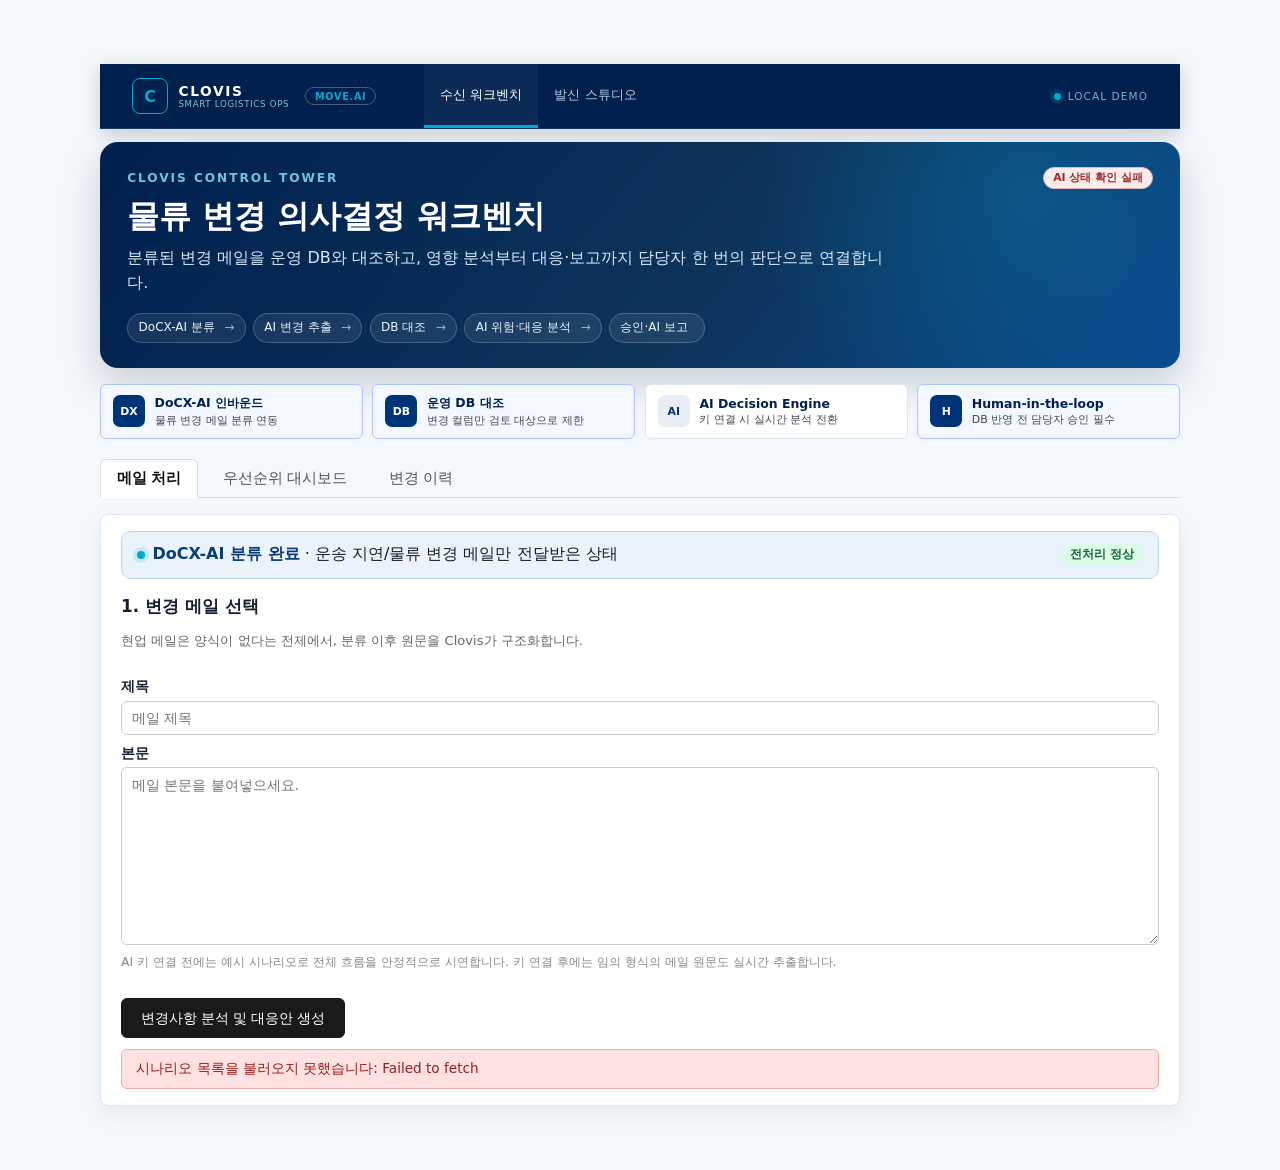
==== commit ea3ce79c: "frontend 디자인 반영 및 Render 배포 설정 추가" ====
--- a/frontend/receive.html
+++ b/frontend/receive.html
@@ -6,6 +6,7 @@
   <title>메일 수신 처리</title>
   <link rel="stylesheet" href="./style.css?v=studio-2" />
   <link rel="stylesheet" href="./clovis-theme.css?v=glovis-3" />
+  <script src="./config.js"></script>
   <style>
     body {
       max-width: 1080px;
@@ -415,8 +416,8 @@
     .workspace-hero {
       color: #fff;
       background:
-        radial-gradient(circle at 85% 20%, rgba(50, 214, 178, 0.22), transparent 28%),
-        linear-gradient(130deg, #071b38 0%, #0d345b 58%, #0b4d65 100%);
+        radial-gradient(circle at 85% 20%, rgba(0, 170, 210, 0.22), transparent 28%),
+        linear-gradient(130deg, #00204e 0%, #0d345b 58%, #0a4a8f 100%);
       border-radius: 18px;
       padding: 1.55rem 1.7rem;
       margin-top: 0.8rem;
@@ -426,9 +427,9 @@
     .workspace-hero__top { display: flex; align-items: center; justify-content: space-between; gap: 1rem; }
     .workspace-nav { display: flex; gap: .35rem; }
     .workspace-nav a { color: #dbe9f5; text-decoration: none; border: 1px solid rgba(255,255,255,.18); border-radius: 7px; padding: .42rem .65rem; font-size: .72rem; }
-    .workspace-nav a.is-active, .workspace-nav a:hover { color: #08352f; background: #78efd3; border-color: #78efd3; }
+    .workspace-nav a.is-active, .workspace-nav a:hover { color: #001a43; background: #aec6ff; border-color: #aec6ff; }
     .eyebrow {
-      color: #78efd3;
+      color: #6fc4e0;
       font-size: 0.76rem;
       font-weight: 800;
       letter-spacing: 0.16em;
@@ -448,7 +449,7 @@
       padding: 0.34rem 0.65rem;
       font-size: 0.75rem;
     }
-    .pipeline span::after { content: "  →"; margin-left: 0.35rem; color: #78efd3; }
+    .pipeline span::after { content: "  →"; margin-left: 0.35rem; color: #6fc4e0; }
     .pipeline span:last-child::after { content: ""; }
     .docx-banner {
       display: flex;
@@ -456,30 +457,30 @@
       justify-content: space-between;
       gap: 1rem;
       padding: 0.8rem 0.95rem;
-      background: #e9fbf5;
-      border: 1px solid #a9ecd9;
+      background: #eaf2fb;
+      border: 1px solid #bcd6ef;
       border-radius: 10px;
       margin-bottom: 1rem;
     }
-    .docx-banner strong { color: #08624e; }
+    .docx-banner strong { color: #0a3d73; }
     .live-dot {
       display: inline-block;
       width: 8px;
       height: 8px;
-      background: #13b98b;
+      background: #00aad2;
       border-radius: 50%;
-      box-shadow: 0 0 0 4px rgba(19,185,139,0.13);
+      box-shadow: 0 0 0 4px rgba(0,170,210,0.15);
       margin-right: 0.45rem;
     }
     .panel, .case-card { border-color: #dfe7f0; box-shadow: 0 8px 22px rgba(27, 53, 86, 0.06); }
     .case-card { border-radius: 14px; }
-    .case-card__header { background: linear-gradient(90deg, #f6f9fc, #edf7f6); padding: 0.9rem 1.05rem; }
+    .case-card__header { background: linear-gradient(90deg, #f6f9fc, #eef3fb); padding: 0.9rem 1.05rem; }
     .case-card__title { margin-right: auto; }
     .risk-badge { color: #fff; }
-    .risk-badge.low { background: #238b68; }
-    .risk-badge.medium { background: #d89712; }
-    .risk-badge.high { background: #e05b26; }
-    .risk-badge.critical { background: #c72f46; }
+    .risk-badge.low { background: #2f7d5c; }
+    .risk-badge.medium { background: #b8863a; }
+    .risk-badge.high { background: #bf5b2f; }
+    .risk-badge.critical { background: #ba1a1a; }
     .decision-support {
       border: 1px solid #dbe6ef;
       border-radius: 12px;
@@ -510,15 +511,15 @@
       display: grid;
       place-items: center;
       color: white;
-      background: #d89712;
+      background: #b8863a;
       font-weight: 800;
       font-size: 1.25rem;
       box-shadow: inset 0 0 0 7px rgba(255,255,255,0.22);
       flex: 0 0 auto;
     }
-    .risk-score.low { background: #238b68; }
-    .risk-score.high { background: #e05b26; }
-    .risk-score.critical { background: #c72f46; }
+    .risk-score.low { background: #2f7d5c; }
+    .risk-score.high { background: #bf5b2f; }
+    .risk-score.critical { background: #ba1a1a; }
     .risk-title strong { display: block; font-size: 1.02rem; }
     .risk-title span { font-size: 0.75rem; color: #6a7d90; }
     .risk-reasons { margin: 0; padding-left: 1.1rem; color: #526579; font-size: 0.78rem; }
@@ -540,10 +541,10 @@
       background: #fff;
       cursor: pointer;
     }
-    .action-option:has(input:checked) { border-color: #138a73; background: #effbf7; box-shadow: 0 0 0 2px rgba(19,138,115,0.1); }
-    .action-option input { margin-top: 0.25rem; accent-color: #138a73; }
+    .action-option:has(input:checked) { border-color: #003478; background: #eef3fb; box-shadow: 0 0 0 2px rgba(0,52,120,0.12); }
+    .action-option input { margin-top: 0.25rem; accent-color: #003478; }
     .action-name { display: flex; align-items: center; gap: 0.4rem; font-size: 0.83rem; font-weight: 800; }
-    .recommend-chip { color: #08725b; background: #d5f5eb; border-radius: 999px; padding: 0.12rem 0.42rem; font-size: 0.67rem; }
+    .recommend-chip { color: #003478; background: #d8e2ff; border-radius: 999px; padding: 0.12rem 0.42rem; font-size: 0.67rem; }
     .action-desc { display: block; color: #607386; font-size: 0.75rem; margin-top: 0.2rem; line-height: 1.38; }
     .action-meta { display: block; color: #8393a3; font-size: 0.69rem; margin-top: 0.3rem; }
     .package-button {
@@ -551,7 +552,7 @@
       border: none;
       border-radius: 9px;
       color: #fff;
-      background: linear-gradient(90deg, #0a385f, #0b786d);
+      background: linear-gradient(90deg, #003478, #00aad2);
       padding: 0.72rem 1rem;
       margin-top: 0.75rem;
       font-weight: 800;
@@ -566,14 +567,14 @@
     .message-draft pre { white-space: pre-wrap; word-break: break-word; margin: 0; padding: 0.8rem; font-family: inherit; font-size: 0.75rem; line-height: 1.52; max-height: 320px; overflow: auto; }
     .copy-btn { float: right; border: 1px solid #b6c5d3; background: #fff; border-radius: 6px; padding: 0.2rem 0.45rem; cursor: pointer; font-size: 0.68rem; }
     .section-label { margin: 1.05rem 0 0.5rem; font-size: 0.78rem; color: #536b82; font-weight: 800; }
-    .case-memory { border-top: 1px solid #dbe6ef; padding: 0.85rem 1rem; background: #fffdf4; }
-    .case-memory__title { display: flex; justify-content: space-between; gap: 0.8rem; font-weight: 800; font-size: 0.8rem; color: #5e4b16; }
+    .case-memory { border-top: 1px solid #dbe6ef; padding: 0.85rem 1rem; background: #f6f9fc; }
+    .case-memory__title { display: flex; justify-content: space-between; gap: 0.8rem; font-weight: 800; font-size: 0.8rem; color: #173c62; }
     .case-memory__grid { display: grid; grid-template-columns: repeat(3, 1fr); gap: 0.55rem; margin-top: 0.55rem; }
-    .case-memory__item { border: 1px solid #eadfae; background: #fff; padding: 0.55rem; border-radius: 7px; font-size: 0.72rem; color: #5e6875; line-height: 1.42; }
-    .case-memory__item strong { display: block; color: #7c651d; margin-bottom: 0.12rem; }
+    .case-memory__item { border: 1px solid #dbe6ef; background: #fff; padding: 0.55rem; border-radius: 7px; font-size: 0.72rem; color: #5e6875; line-height: 1.42; }
+    .case-memory__item strong { display: block; color: #0a385f; margin-bottom: 0.12rem; }
     .handoff-bar { display: flex; align-items: center; justify-content: space-between; gap: 0.8rem; padding: 0.8rem; margin-top: 0.8rem; border-radius: 9px; background: #0d2948; color: #fff; }
     .handoff-bar span { font-size: 0.76rem; color: #d5e2ee; }
-    .handoff-btn { border: none; border-radius: 7px; padding: 0.55rem 0.8rem; background: #43d5b1; color: #062b26; font-weight: 800; cursor: pointer; white-space: nowrap; }
+    .handoff-btn { border: none; border-radius: 7px; padding: 0.55rem 0.8rem; background: #aec6ff; color: #001a43; font-weight: 800; cursor: pointer; white-space: nowrap; }
     @media (max-width: 760px) {
       .decision-grid, .package-grid, .case-memory__grid { grid-template-columns: 1fr; }
       .risk-panel { border-right: none; border-bottom: 1px solid #dbe6ef; }
@@ -691,6 +692,169 @@
         .replaceAll(">", "&gt;")
         .replaceAll('"', "&quot;")
         .replaceAll("'", "&#039;");
+    }
+
+    // ---------- AI가 생성한 한국어 텍스트를 화면/메일용으로 정리 ----------
+    // AI 응답은 (1) "선박을(를)"처럼 조사를 확정하지 못하고 괄호 병기로 두거나,
+    // (2) "-습니다"체와 "-음"(명사형 종결/리포트체)을 섞어 쓰거나,
+    // (3) 마크다운(**굵게**, `코드`) 문법을 그대로 텍스트에 남기는 경우가 있다.
+    // 화면/메일 초안에 실제로 보여지기 직전에 아래 함수들로 정리한다.
+
+    function hasBatchim(ch) {
+      const code = ch.charCodeAt(0) - 0xac00;
+      if (code < 0 || code > 11171) return false; // 한글 음절 범위 밖(영문/숫자 등)이면 판단 불가 -> false 취급
+      return code % 28 !== 0;
+    }
+
+    // "선박을(를)", "일정은(는)" 같은 이중 조사 표기를 앞 글자 받침 유무에 맞는
+    // 조사 하나로 확정한다.
+    function resolveParticles(text) {
+      return String(text ?? "").replace(
+        /([가-힣])(을\(를\)|이\(가\)|은\(는\)|과\(와\))/g,
+        (match, ch, pair) => {
+          const [withBatchim, withoutBatchim] = pair.replace(/[()]/g, " ").trim().split(" ");
+          return ch + (hasBatchim(ch) ? withBatchim : withoutBatchim);
+        }
+      );
+    }
+
+    // --------------------------------------------------
+    // 한국어 문체 정리
+    //
+    // 1) 내부 보고용 "보고 내용 정리" → -음 체
+    //    예: "화물량이 감소합니다." → "화물량이 감소함"
+    //
+    // 2) 일반 문장/메일 → -습니다 체
+    //    예: "납기 지연이 예상됩니다." → 그대로 유지
+    // --------------------------------------------------
+
+    // 보고 내용 정리용: -음 체
+    function normalizeReportText(text) {
+      return String(text ?? "")
+        .replace(/예상됩니다(?=[.,\s]|$)/g, "예상됨")
+        .replace(/필요합니다(?=[.,\s]|$)/g, "필요함")
+        .replace(/가능합니다(?=[.,\s]|$)/g, "가능함")
+        .replace(/권고드립니다(?=[.,\s]|$)/g, "권고함")
+        .replace(/됩니다(?=[.,\s]|$)/g, "됨")
+        .replace(/있습니다(?=[.,\s]|$)/g, "있음")
+        .replace(/없습니다(?=[.,\s]|$)/g, "없음")
+        .replace(/높습니다(?=[.,\s]|$)/g, "높음")
+        .replace(/낮습니다(?=[.,\s]|$)/g, "낮음")
+        .replace(/작습니다(?=[.,\s]|$)/g, "작음")
+        .replace(/큽니다(?=[.,\s]|$)/g, "큼")
+        .replace(/합니다(?=[.,\s]|$)/g, "함")
+        .replace(/됩니다\.(?=$)/g, "됨");
+    }
+
+    // 일반 문장/메일용: -습니다 체를 그대로 유지한다.
+    // buildSentenceKoreanReport()에서 생성되는 일반 문장은
+    // "예상됩니다.", "필요합니다." 등의 -습니다 체로 작성된다.
+    function normalizeMessageText(text) {
+      return String(text ?? "")
+        .replace(/예상됨(?=[.,\s]|$)/g, "예상됩니다")
+        .replace(/필요함(?=[.,\s]|$)/g, "필요합니다")
+        .replace(/가능함(?=[.,\s]|$)/g, "가능합니다")
+        .replace(/권고함(?=[.,\s]|$)/g, "권고드립니다")
+        .replace(/됨(?=[.,\s]|$)/g, "됩니다")
+        .replace(/있음(?=[.,\s]|$)/g, "있습니다")
+        .replace(/없음(?=[.,\s]|$)/g, "없습니다")
+        .replace(/높음(?=[.,\s]|$)/g, "높습니다")
+        .replace(/낮음(?=[.,\s]|$)/g, "낮습니다")
+        .replace(/작음(?=[.,\s]|$)/g, "작습니다")
+        .replace(/큼(?=[.,\s]|$)/g, "큽니다")
+        .replace(/함(?=[.,\s]|$)/g, "합니다");
+    }
+
+    function cleanKoreanText(text) {
+      return resolveParticles(String(text ?? ""));
+    }
+
+    // HTML로 표시되는 곳(카드/미리보기)에서 사용: **굵게**를 실제 <strong>으로
+    // 바꾸고, 남은 마크다운 기호(`코드`)는 제거한다. escapeHtml을 함께
+    // 처리하므로 이 함수의 결과를 그대로 innerHTML에 넣어도 안전하다.
+    // type = "report"이면 -음 체, 그 외에는 -습니다 체를 유지한다.
+    function mdToSafeHtml(text, type = "message") {
+      let cleaned = cleanKoreanText(text);
+      cleaned = type === "report"
+        ? normalizeReportText(cleaned)
+        : normalizeMessageText(cleaned);
+
+      return cleaned
+        .split(/(\*\*[^*]+\*\*)/g)
+        .map((part) => {
+          const m = part.match(/^\*\*([^*]+)\*\*$/);
+          if (m) return `<strong>${escapeHtml(m[1])}</strong>`;
+          return escapeHtml(part).replace(/`/g, "");
+        })
+        .join("");
+    }
+
+    // 순수 텍스트로 들어가는 곳(메일 초안 textarea, 클립보드 복사)에서 사용.
+    function mdToPlainText(text, type = "message") {
+      let cleaned = cleanKoreanText(text);
+      cleaned = type === "report"
+        ? normalizeReportText(cleaned)
+        : normalizeMessageText(cleaned);
+
+      return cleaned
+        .replace(/\*\*([^*]+)\*\*/g, "$1")
+        .replace(/`([^`]+)`/g, "$1")
+        .replace(/^#+\s*/gm, "")
+        .trim();
+    }
+
+    // backend/receiver의 korean_report.body는 "임원이 30초 안에 훑어보는
+    // 스캔형 보고서"(번호 매긴 항목 나열)로 의도적으로 설계되어 있고,
+    // receive.html 자체 화면(내부 보고 카드)에는 그 형태 그대로 보여주는
+    // 게 맞다. 다만 send.html의 "메일 초안" 편집창에 그 텍스트를 그대로
+    // 넣으면 실제 메일처럼 안 읽혀서, 인계(handoff) 시점에만 이미 화면에
+    // 있는 구조화된 값(선박/위험도/변경사항/영향/권고 대응)으로 문장형
+    // 본문을 새로 조립한다. backend는 건드리지 않는다.
+    function buildSentenceKoreanReport({
+      shipName,
+      callSign,
+      mailSubject,
+      risk,
+      changedSummary,
+      impacts,
+      action
+    }) {
+      const shipLabel = shipName
+        ? `${shipName}${callSign ? `(호출부호 ${callSign})` : ""}`
+        : "해당 선박";
+
+      const changesText = (changedSummary && changedSummary.length)
+        ? changedSummary.join(", ")
+        : "확인 가능한 변경 필드가 없습니다.";
+
+      const impactText = (impacts && impacts.length)
+        ? impacts
+            .map((item) => `${item.area} 측면에서는 ${item.message}`)
+            .join(" 또한 ")
+        : "현재까지 파악된 추가 업무 영향은 없습니다.";
+
+      const riskText = risk
+        ? `${risk.label}(${risk.score}/100) 수준`
+        : "평가 중";
+
+      const actionText = action
+        ? `${action.title}을(를) 권고드립니다. ${action.description || ""}`.trim()
+        : "";
+
+      const paragraphs = [
+        "담당자님, 안녕하세요.",
+        "물류 운영팀입니다.",
+        `${mailSubject ? `"${mailSubject}"` : "수신 메일"} 검토 결과를 다음과 같이 안내드립니다.`,
+        `${shipLabel}에 대해 ${changesText} 변경이 확인되었으며, 현재 위험도는 ${riskText}입니다.`,
+        `${impactText}.`,
+        actionText,
+        "승인해 주시면 운영 DB에 반영하고, 해외 파트너 회신 및 고객 납기 영향 공유까지 이어서 진행하겠습니다.",
+        "확인 부탁드립니다.",
+        "감사합니다.",
+        "물류 운영팀 드림",
+      ].filter((paragraph) => paragraph !== "");
+
+      return mdToPlainText(paragraphs.join("\n\n"), "message");
     }
 
     function aiModeMarkup(mode, purpose) {
@@ -924,11 +1088,11 @@
       const risk = support.risk;
       const modeChip = aiModeMarkup(support.analysis_mode, "위험·대응 분석");
       const aiError = support.ai_error ? `<div class="ai-error-note">AI 호출 실패: ${escapeHtml(support.ai_error)}</div>` : "";
-      const reasons = (risk.reasons || []).map((reason) => `<li>${escapeHtml(reason)}</li>`).join("");
+      const reasons = (risk.reasons || []).map((reason) => `<li>${mdToSafeHtml(reason)}</li>`).join("");
       const impacts = (support.impacts || []).map((impact) => `
         <div class="impact-item">
           <strong>${escapeHtml(impact.area)}</strong>
-          <span>${escapeHtml(impact.message)}</span>
+          <span>${mdToSafeHtml(impact.message)}</span>
         </div>
       `).join("");
       const radioName = `action-${String(card.case_id).replace(/[^a-zA-Z0-9_-]/g, "-")}`;
@@ -984,13 +1148,13 @@
           <div class="package-grid">
             <article class="message-draft">
               <div class="message-draft__head">해외 파트너 영문 회신 <button type="button" class="copy-btn" data-copy="english">복사</button></div>
-              <div class="message-draft__subject">${escapeHtml(result.english_reply.subject)}</div>
-              <pre>${escapeHtml(result.english_reply.body)}</pre>
+              <div class="message-draft__subject">${mdToSafeHtml(result.english_reply.subject)}</div>
+              <pre>${mdToSafeHtml(result.english_reply.body)}</pre>
             </article>
             <article class="message-draft">
               <div class="message-draft__head">내부 보고용 한국어 요약 <button type="button" class="copy-btn" data-copy="korean">복사</button></div>
-              <div class="message-draft__subject">${escapeHtml(result.korean_report.title)}</div>
-              <pre>${escapeHtml(result.korean_report.body)}</pre>
+              <div class="message-draft__subject">${mdToSafeHtml(result.korean_report.title, "report")}</div>
+              <pre>${mdToSafeHtml(result.korean_report.body, "report")}</pre>
             </article>
           </div>
           <div class="handoff-bar">
@@ -1082,8 +1246,8 @@
             packageSlot.querySelectorAll(".copy-btn").forEach((copyBtn) => {
               copyBtn.addEventListener("click", async () => {
                 const target = copyBtn.dataset.copy === "english"
-                  ? `${result.english_reply.subject}\n\n${result.english_reply.body}`
-                  : `${result.korean_report.title}\n\n${result.korean_report.body}`;
+                  ? mdToPlainText(`${result.english_reply.subject}\n\n${result.english_reply.body}`, "message")
+                  : mdToPlainText(`${result.korean_report.title}\n\n${result.korean_report.body}`, "report");
                 await navigator.clipboard.writeText(target);
                 copyBtn.textContent = "복사됨";
               });
@@ -1091,6 +1255,15 @@
             const handoffBtn = packageSlot.querySelector(".handoff-btn");
             if (handoffBtn) {
               handoffBtn.addEventListener("click", () => {
+                const sentenceBody = buildSentenceKoreanReport({
+                  shipName: card.ship?.ship_name,
+                  callSign: card.ship?.call_sign,
+                  mailSubject: currentMailSubject,
+                  risk: card.decision_support.risk,
+                  changedSummary: card.decision_support.changed_summary,
+                  impacts: card.decision_support.impacts,
+                  action: result.selected_action,
+                });
                 const handoff = {
                   version: 1,
                   created_at: new Date().toISOString(),
@@ -1107,7 +1280,7 @@
                   analysis_engine: card.decision_support.engine,
                   selected_action: result.selected_action,
                   english_reply: result.english_reply,
-                  korean_report: result.korean_report,
+                  korean_report: { title: result.korean_report.title, body: sentenceBody },
                   generation_mode: result.generation_mode,
                 };
                 localStorage.setItem("clovis.communication.handoff.v1", JSON.stringify(handoff));
@@ -1352,4 +1525,4 @@
     loadAiStatus();
   </script>
 </body>
-</html>
+</html>
--- a/frontend/style.css
+++ b/frontend/style.css
@@ -27,18 +27,18 @@
 
 /* ---------- Clovis 통합 랜딩 ---------- */
 .landing-body {
-  --navy: #071c38;
-  --blue: #123e67;
-  --mint: #54dfbd;
+  --navy: #00204e;
+  --blue: #003478;
+  --mint: #00aad2;
   max-width: none;
   min-height: 100vh;
   margin: 0;
   padding: 0;
   color: #eaf2f9;
   background:
-    radial-gradient(circle at 90% 5%, rgba(35,151,143,.25), transparent 30%),
-    radial-gradient(circle at 8% 95%, rgba(27,77,124,.42), transparent 34%),
-    #06182f;
+    radial-gradient(circle at 90% 5%, rgba(0,170,210,.22), transparent 30%),
+    radial-gradient(circle at 8% 95%, rgba(0,52,120,.42), transparent 34%),
+    #04162e;
 }
 .control-landing { max-width: 1180px; margin: 0 auto; padding: 0 1.5rem 2rem; }
 .landing-nav { height: 72px; display: flex; align-items: center; justify-content: space-between; border-bottom: 1px solid rgba(255,255,255,.12); }
@@ -61,7 +61,7 @@
 .workspace-card { position: relative; min-height: 355px; padding: 1.5rem; overflow: hidden; color: #eaf2f9; text-decoration: none; border: 1px solid rgba(255,255,255,.14); border-radius: 14px; background: rgba(255,255,255,.055); transition: transform .18s ease,border-color .18s ease,background .18s ease; }
 .workspace-card:hover { transform: translateY(-4px); border-color: rgba(84,223,189,.55); background: rgba(255,255,255,.075); }
 .workspace-card--receive { background: linear-gradient(145deg,rgba(18,62,103,.68),rgba(9,35,64,.74)); }
-.workspace-card--send { background: linear-gradient(145deg,rgba(11,87,95,.62),rgba(9,35,64,.74)); }
+.workspace-card--send { background: linear-gradient(145deg,rgba(10,74,143,.55),rgba(9,35,64,.74)); }
 .workspace-card__number { position: absolute; right: 1.2rem; top: .75rem; color: rgba(255,255,255,.09); font-size: 4.8rem; font-weight: 900; }
 .workspace-card__icon { display: grid; place-items: center; width: 42px; height: 42px; margin-bottom: 1rem; border-radius: 9px; color: #062a27; background: var(--mint); font-size: 1.25rem; font-weight: 900; }
 .workspace-card__kicker { color: var(--mint); font-size: .65rem; font-weight: 900; letter-spacing: .14em; }
@@ -71,4 +71,4 @@
 .workspace-card li::before { content: "✓"; margin-right: .42rem; color: var(--mint); }
 .workspace-card > strong { color: #fff; font-size: .8rem; }
 .landing-footer { display: flex; justify-content: space-between; gap: 1rem; padding: 1.4rem 0 0; color: #7189a1; font-size: .67rem; }
-@media(max-width:850px){.landing-hero{grid-template-columns:1fr;padding-top:2.5rem}.landing-pipeline{flex-wrap:wrap;white-space:normal}.landing-workspaces{grid-template-columns:1fr}.workspace-card{min-height:0}.landing-footer{flex-direction:column}.workspace-card ul{grid-template-columns:1fr}}
+@media(max-width:850px){.landing-hero{grid-template-columns:1fr;padding-top:2.5rem}.landing-pipeline{flex-wrap:wrap;white-space:normal}.landing-workspaces{grid-template-columns:1fr}.workspace-card{min-height:0}.landing-footer{flex-direction:column}.workspace-card ul{grid-template-columns:1fr}}
--- a/frontend/clovis-theme.css
+++ b/frontend/clovis-theme.css
@@ -1,109 +1,112 @@
+/* =========================================================================
+   Clovis / Hyundai Glovis Brand Theme
+   -------------------------------------------------------------------------
+   Shared across index.html / receive.html / send.html.
+
+   receive.html and send.html both use markup with .clovis-header /
+   .clovis-brand / .clovis-nav / .clovis-system / .clovis-opsbar /
+   .ai-mode-chip — but only send.html's app.css actually defines matching
+   selectors (as .app-header--studio / .studio-brand / .global-nav, etc.),
+   and it never defined .clovis-opsbar or .ai-mode-chip at all. That
+   mismatch is why the top header rendered as unstyled stacked links.
+
+   This file defines those shared components fully (layout + color) so
+   both pages render correctly regardless of app.css. Nothing here changes
+   any link, href, label, or interactive behavior — only appearance.
+   ========================================================================= */
+
 :root {
-  --clovis-navy-950: #071727;
-  --clovis-navy-900: #0b2239;
-  --clovis-navy-800: #123a5b;
-  --clovis-blue-700: #1d557e;
-  --clovis-orange-600: #e85c18;
-  --clovis-orange-500: #f27622;
-  --clovis-orange-100: #fff0e5;
-  --clovis-mint-500: #24a88a;
-  --clovis-mint-100: #e8f7f3;
-  --clovis-bg: #f2f5f7;
-  --clovis-panel: #ffffff;
-  --clovis-border: #dce4ec;
-  --clovis-text: #17283b;
-  --clovis-muted: #66798c;
-  --clovis-warning: #cb8d10;
-  --clovis-danger: #c63c4e;
-  --clovis-radius: 8px;
-  --clovis-shadow: 0 8px 22px rgba(15, 43, 70, .065);
+  --glovis-navy: #00204e;
+  --glovis-blue: #003478;
+  --glovis-blue-mid: #0a4a8f;
+  --glovis-accent: #00aad2;
+  --glovis-primary-fixed: #d8e2ff;
+  --glovis-primary-fixed-strong: #aec6ff;
+  --glovis-on-primary-fixed: #001a43;
+  --glovis-on-surface-variant: #434751;
+  --glovis-success: #2f7d5c;
+  --glovis-warning: #b8863a;
+  --glovis-danger: #ba1a1a;
 }
 
+/* ---------- 상단 헤더 ---------- */
 .clovis-header {
-  width: 100%; min-height: 64px; display: flex; align-items: center; gap: 1rem;
-  padding: 0 2rem; box-sizing: border-box; color: #fff; background: var(--clovis-navy-950);
-  border-bottom: 3px solid var(--clovis-orange-500); box-shadow: 0 5px 18px rgba(4,18,37,.16);
+  display: flex;
+  align-items: center;
+  gap: 1rem;
+  min-height: 64px;
+  padding: 0 2rem;
+  background: var(--glovis-navy);
+  color: #fff;
+  border-bottom: 1px solid rgba(255,255,255,.13);
+  box-shadow: 0 5px 18px rgba(4,18,37,.18);
 }
-.clovis-brand { display: flex; align-items: center; gap: .65rem; color: #fff; text-decoration: none; }
-.clovis-brand__mark { position: relative; display: grid; place-items: center; width: 36px; height: 36px; border: 1px solid rgba(255,255,255,.42); border-radius: 4px; color: #fff; font-weight: 900; overflow: hidden; }
-.clovis-brand__mark::after { content: ""; position: absolute; width: 26px; height: 5px; right: -8px; bottom: 3px; background: var(--clovis-orange-500); transform: rotate(-38deg); }
-.clovis-brand strong, .clovis-brand small { display: block; }
-.clovis-brand strong { letter-spacing: .15em; font-size: .86rem; }
-.clovis-brand small { color: #9fb2c8; letter-spacing: .08em; font-size: .54rem; }
-.clovis-brand__suite { margin-left: .55rem; padding-left: .75rem; border-left: 1px solid rgba(255,255,255,.24); color: #fff; font-size: .68rem; font-weight: 800; letter-spacing: .08em; }
-.clovis-brand__suite em { color: var(--clovis-orange-500); font-style: normal; }
-.clovis-nav { display: flex; align-self: stretch; margin-left: 1.5rem; }
-.clovis-nav a { display: flex; align-items: center; padding: 0 1rem; color: #b8c8da; text-decoration: none; font-size: .82rem; border-bottom: 3px solid transparent; }
-.clovis-nav a:hover, .clovis-nav a.is-active { color: #fff; background: rgba(255,255,255,.05); border-bottom-color: var(--clovis-orange-500); }
-.clovis-system { margin-left: auto; color: #91a6bc; font-size: .66rem; letter-spacing: .1em; }
-.clovis-system i { display: inline-block; width: 7px; height: 7px; margin-right: .4rem; border-radius: 50%; background: #3ed6a8; box-shadow: 0 0 0 4px rgba(62,214,168,.12); }
+.clovis-brand {
+  display: flex;
+  align-items: center;
+  gap: .65rem;
+  color: #fff;
+  text-decoration: none;
+}
+.clovis-brand__mark {
+  display: grid; place-items: center; width: 34px; height: 34px;
+  border: 1px solid var(--glovis-accent); border-radius: 8px;
+  color: var(--glovis-accent); font-weight: 900;
+}
+.clovis-brand strong { display: block; letter-spacing: .12em; font-size: .86rem; color: #fff; }
+.clovis-brand small { display: block; color: #9fb2c8; letter-spacing: .08em; font-size: .54rem; }
+.clovis-brand__suite {
+  margin-left: .35rem; padding: .18rem .55rem; border: 1px solid rgba(255,255,255,.28);
+  border-radius: 999px; color: var(--glovis-accent); font-size: .6rem; font-weight: 800; letter-spacing: .08em;
+}
+.clovis-brand__suite em { font-style: normal; }
 
-.clovis-hero { position: relative; overflow: hidden; color: #fff !important; border-radius: 8px !important; background: radial-gradient(circle at 88% 18%, rgba(242,118,34,.24), transparent 28%), linear-gradient(120deg,var(--clovis-navy-950),#123d61 70%,#174f6b) !important; box-shadow: 0 13px 28px rgba(10,31,60,.13) !important; }
-.clovis-hero::after { content: ""; position: absolute; right: -58px; bottom: -98px; width: 250px; height: 250px; border: 1px solid rgba(255,255,255,.1); border-radius: 50%; box-shadow: 0 0 0 42px rgba(255,255,255,.025),0 0 0 84px rgba(255,255,255,.018); pointer-events: none; }
+.clovis-nav { display: flex; align-self: stretch; margin-left: 2rem; }
+.clovis-nav a {
+  display: flex; align-items: center; padding: 0 1rem; color: #b8c8da;
+  text-decoration: none; font-size: .82rem; border-bottom: 3px solid transparent;
+}
+.clovis-nav a:hover, .clovis-nav a.is-active {
+  color: #fff; background: rgba(255,255,255,.05); border-bottom-color: var(--glovis-accent);
+}
 
-.clovis-opsbar { display: grid; grid-template-columns: repeat(4,1fr); margin: .75rem 0 0; border: 1px solid var(--clovis-border); border-radius: 8px; background: #fff; box-shadow: var(--clovis-shadow); overflow: hidden; }
-.clovis-opsbar__item { display: flex; align-items: center; gap: .65rem; min-width: 0; padding: .7rem .8rem; border-right: 1px solid var(--clovis-border); }
-.clovis-opsbar__item:last-child { border-right: 0; }
-.clovis-opsbar__icon { display: grid; place-items: center; flex: 0 0 27px; width: 27px; height: 27px; border-radius: 5px; color: var(--clovis-orange-600); background: var(--clovis-orange-100); font-size: .7rem; font-weight: 900; }
-.clovis-opsbar__copy { min-width: 0; }
-.clovis-opsbar__copy strong,.clovis-opsbar__copy span { display: block; overflow: hidden; white-space: nowrap; text-overflow: ellipsis; }
-.clovis-opsbar__copy strong { color: var(--clovis-navy-900); font-size: .72rem; }
-.clovis-opsbar__copy span { margin-top: .08rem; color: var(--clovis-muted); font-size: .62rem; }
-.clovis-opsbar__item.is-ready .clovis-opsbar__icon { color: #087257; background: #e5f7f1; }
+.clovis-system { margin-left: auto; display: flex; align-items: center; color: #91a6bc; font-size: .66rem; letter-spacing: .1em; }
+.clovis-system i {
+  display: inline-block; width: 7px; height: 7px; margin-right: .4rem; border-radius: 50%;
+  background: var(--glovis-accent); box-shadow: 0 0 0 4px rgba(0,170,210,.14);
+}
 
-.receiver-page { max-width: none !important; margin: 0 !important; padding: 0 !important; color: var(--clovis-text); background: var(--clovis-bg); font-family: "Malgun Gothic","Segoe UI",system-ui,-apple-system,sans-serif; font-size: 14px; }
-.receiver-shell { max-width: 1180px; margin: 0 auto; padding: 1.25rem 1.5rem 3rem; }
-.receiver-page .panel, .receiver-page .case-card { border: 1px solid var(--clovis-border); border-radius: var(--clovis-radius); background: var(--clovis-panel); box-shadow: var(--clovis-shadow); }
-.receiver-page .tabs { border-bottom-color: var(--clovis-border); }
-.receiver-page .tab-btn { color: var(--clovis-muted); border-bottom: 3px solid transparent; border-radius: 0; padding: .75rem 1rem; }
-.receiver-page .tab-btn.is-active { color: var(--clovis-navy-900); background: transparent; border: none; border-bottom: 3px solid var(--clovis-orange-500); margin-bottom: -1px; }
-.receiver-page input[type="text"], .receiver-page textarea, .receiver-page select {
-  border: 1px solid #cfd9e3; border-radius: 7px; background: #fff; color: var(--clovis-text); padding: .58rem .65rem;
+@media (max-width: 720px) {
+  .clovis-header { padding: 0 .9rem; }
+  .clovis-nav { margin-left: .5rem; }
+  .clovis-system { display: none; }
 }
-.receiver-page input:focus, .receiver-page textarea:focus, .receiver-page select:focus { outline: 2px solid rgba(28,85,127,.22); border-color: var(--clovis-blue-700); }
-.receiver-page button.primary { border: none; border-radius: 6px; background: var(--clovis-orange-600); font-weight: 800; box-shadow: 0 4px 10px rgba(232,92,24,.18); }
-.receiver-page button.primary:hover { background: #cc4b0d; }
-.receiver-page .example-btn { border-color: #cbd6e0; background: #fff; border-radius: 8px; }
-.receiver-page .example-btn:hover, .receiver-page .example-btn.is-loaded { border-color: var(--clovis-orange-500); background: var(--clovis-orange-100); }
-.receiver-page table.field-table th, .receiver-page table.dashboard-table th { color: #52677c; background: #f4f7fa; }
-.receiver-page table.field-table td, .receiver-page table.field-table th, .receiver-page table.dashboard-table td, .receiver-page table.dashboard-table th { border-color: #e1e7ed; }
-.receiver-page .case-card__header { background: linear-gradient(90deg,#f5f8fb,#edf8f5); border-bottom-color: var(--clovis-border); }
-.receiver-page .decision-support { border-color: var(--clovis-border); background: #fbfdff; }
-.receiver-page .package-button, .receiver-page .handoff-btn { background: var(--clovis-orange-500); color: #fff; border-radius: 6px; }
 
-.receiver-page .pipeline span { transition: .2s ease; }
-.receiver-page .pipeline span.is-done { border-color: rgba(62,214,168,.52); background: rgba(62,214,168,.15); color: #ddfff5; }
-.receiver-page .pipeline span.is-active { border-color: rgba(242,118,34,.8); background: rgba(242,118,34,.18); color: #fff; box-shadow: inset 3px 0 0 var(--clovis-orange-500); }
+/* ---------- 운영 연동 상태 바 ---------- */
+.clovis-opsbar { display: grid; grid-template-columns: repeat(4, 1fr); gap: .6rem; margin: 1rem 0; }
+.clovis-opsbar__item {
+  display: flex; align-items: center; gap: .6rem;
+  padding: .65rem .75rem; border: 1px solid #dbe6ef; border-radius: 6px; background: #fff;
+}
+.clovis-opsbar__item.is-ready { border-color: var(--glovis-primary-fixed-strong); background: #f3f7ff; }
+.clovis-opsbar__icon {
+  display: grid; place-items: center; flex: 0 0 auto; width: 32px; height: 32px;
+  border-radius: 7px; font-weight: 800; font-size: .68rem; color: var(--glovis-blue); background: #e8edf5;
+}
+.clovis-opsbar__item.is-ready .clovis-opsbar__icon { color: #fff; background: var(--glovis-blue); }
+.clovis-opsbar__copy { display: flex; flex-direction: column; gap: .1rem; }
+.clovis-opsbar__copy strong { font-size: .78rem; color: var(--glovis-navy); }
+.clovis-opsbar__copy > span { font-size: .68rem; color: var(--glovis-on-surface-variant); }
 
-.ai-mode-chip { display: inline-flex; align-items: center; gap: .3rem; margin-top: .35rem; padding: .2rem .46rem; border: 1px solid #9fdcca; border-radius: 999px; color: #0d755e; background: #ebfaf6; font-size: .66rem; font-weight: 800; }
-.ai-mode-chip.fallback { color: #7e6518; border-color: #e3d18d; background: #fff9df; }
-.ai-mode-chip.error { color: #982f40; border-color: #e2aab3; background: #fff0f2; }
-.ai-error-note { margin-top: .4rem; color: #982f40; font-size: .68rem; }
+@media (max-width: 760px) {
+  .clovis-opsbar { grid-template-columns: 1fr 1fr; }
+}
 
-/* Sender 화면도 Receiver와 같은 운영 디자인 시스템을 사용한다. */
-.communication-page { max-width: 1320px; }
-.communication-page .studio-eyebrow,.communication-page .studio-hero .studio-eyebrow { color: #ffb07a; }
-.communication-page .context-kicker { color: var(--clovis-orange-600); }
-.communication-page .hero-flow b { color: #ff9a59; }
-.communication-page .workspace-switch__button.is-active { color: var(--clovis-navy-900); border-bottom-color: var(--clovis-orange-500); }
-.communication-page .workspace-count { background: var(--clovis-orange-600); }
-.communication-page .btn { border-color: var(--clovis-orange-600); border-radius: 6px; background: var(--clovis-orange-600); color: #fff; }
-.communication-page .btn:hover { border-color: #cc4b0d; background: #cc4b0d; }
-.communication-page .btn.btn--ghost { border-color: #bdcad6; background: #fff; color: var(--clovis-navy-800); }
-.communication-page .btn.btn--ghost:hover { border-color: var(--clovis-orange-500); background: var(--clovis-orange-100); color: #aa3e0a; }
-.communication-page .dispatch-actions .btn.is-reviewed,.communication-page .dispatch-actions .btn.is-reviewed:hover { border-color: #159576; background: #159576; color: #fff; }
-.communication-page .type-item.is-selected { border-color: var(--clovis-orange-500); background: var(--clovis-orange-100); }
-.communication-page .type-item--primary,.communication-page .type-item--primary.is-selected { border-color: var(--clovis-navy-900); background: var(--clovis-navy-900); }
-.communication-page .importance-options button.is-active { background: var(--clovis-navy-800); }
-.communication-page .handoff-empty__icon { color: var(--clovis-orange-600); background: var(--clovis-orange-100); }
-.communication-page .action-summary { border-color: #f1c3a6; background: #fff5ee; }
-.communication-page .action-summary span { color: #a45c34; }
-.communication-page .action-summary strong { color: #a8400d; }
-.communication-page .action-summary p { color: #765c4e; }
-.communication-page .memory-card { border-color: #d8e0e7; background: #f7f9fb; }
-.communication-page .memory-card span { color: var(--clovis-blue-700); }
-.communication-page .review-chip { color: #9a4a1e; background: #fff2e9; border-color: #efc6ae; }
-.communication-page .studio-footer-action { background: #f2f6f8; }
-
-@media(max-width:900px){.clovis-opsbar{grid-template-columns:repeat(2,1fr)}.clovis-opsbar__item:nth-child(2){border-right:0}.clovis-opsbar__item:nth-child(-n+2){border-bottom:1px solid var(--clovis-border)}}
-@media(max-width:720px){.clovis-header{padding:0 .9rem}.clovis-nav{margin-left:.3rem}.clovis-nav a{padding:0 .55rem;font-size:.7rem}.clovis-system,.clovis-brand__suite{display:none}.receiver-shell{padding:.8rem}.clovis-brand small{display:none}.clovis-opsbar{grid-template-columns:1fr 1fr}.clovis-opsbar__item{padding:.55rem}.clovis-opsbar__copy span{display:none}}
+/* ---------- AI 연동 상태 칩 ---------- */
+.ai-mode-chip {
+  display: inline-block; padding: .2rem .55rem; border-radius: 999px;
+  font-size: .68rem; font-weight: 700; color: var(--glovis-blue);
+  background: var(--glovis-primary-fixed); border: 1px solid var(--glovis-primary-fixed-strong);
+}
+.ai-mode-chip.fallback { color: #5b6472; background: #f4f6fa; border-color: #d5dbe4; }
+.ai-mode-chip.error { color: #9c2b2b; background: #fbecec; border-color: #e3b6b6; }
